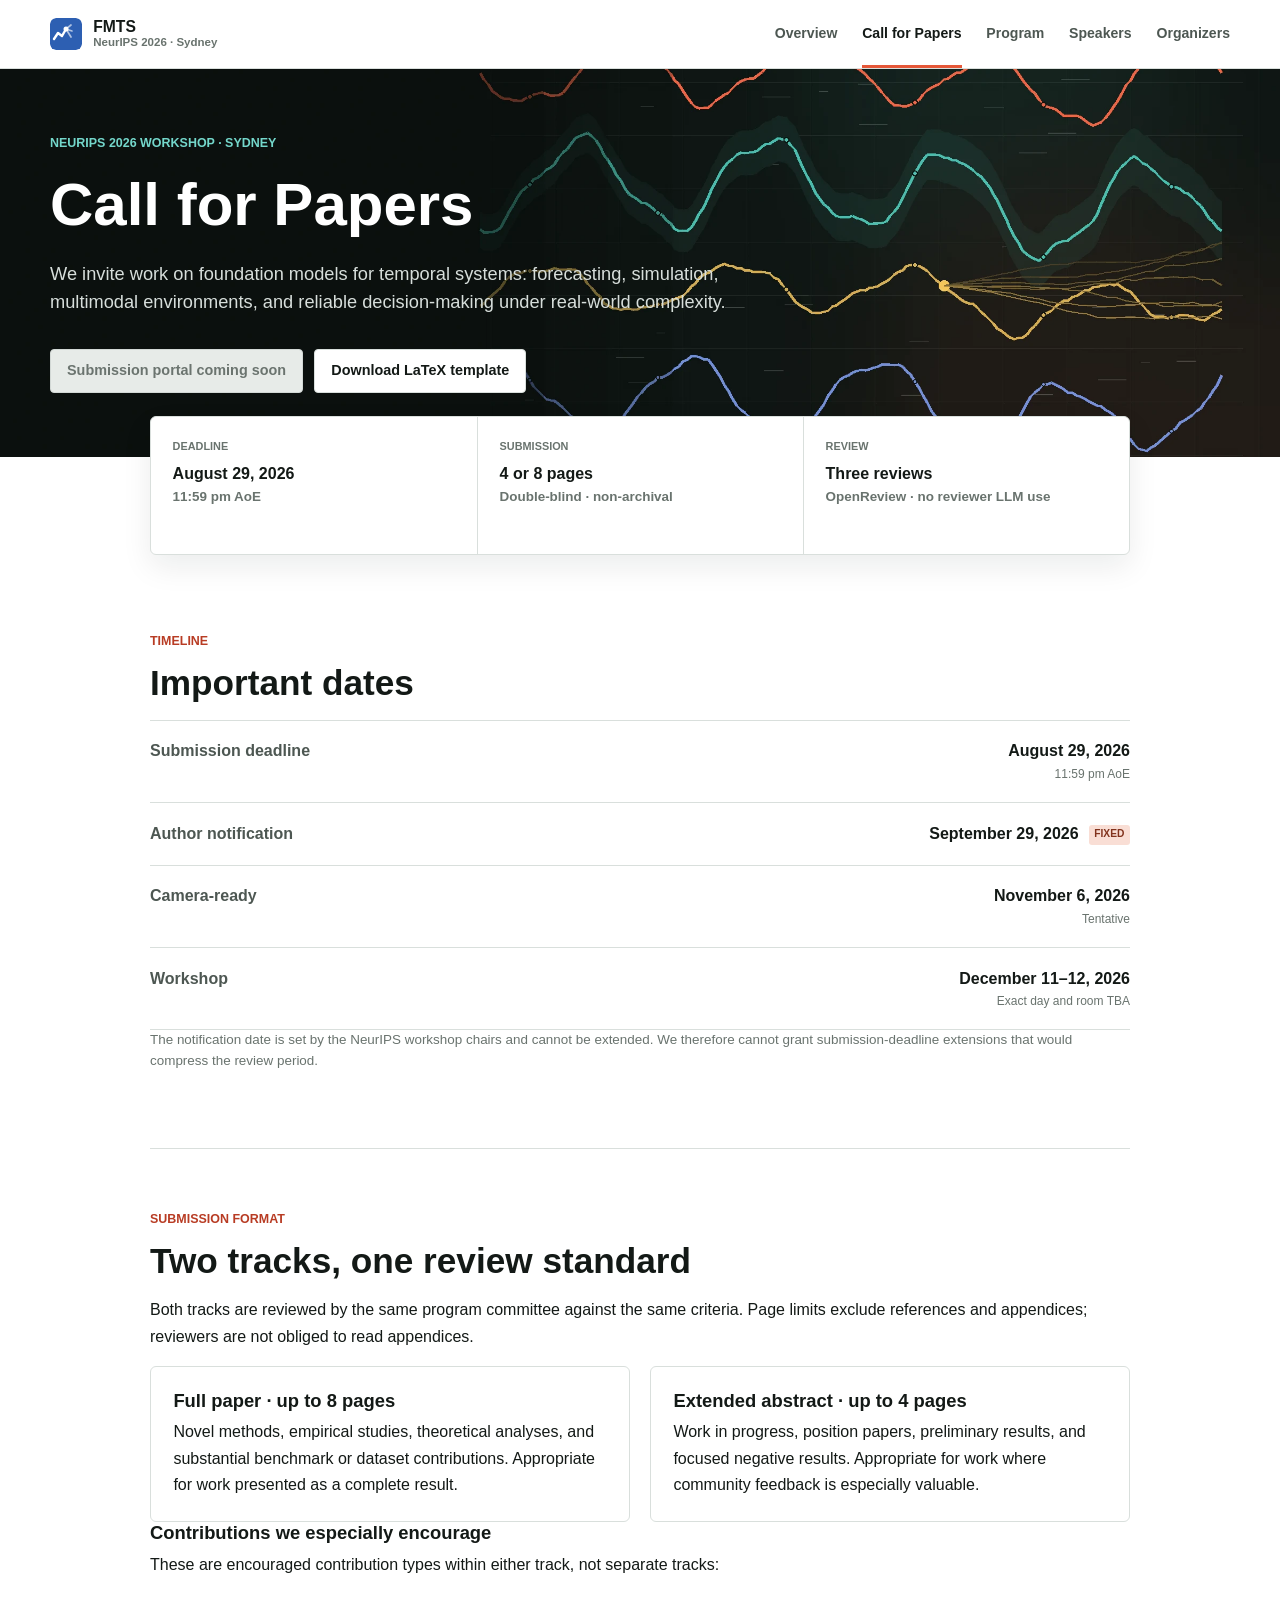
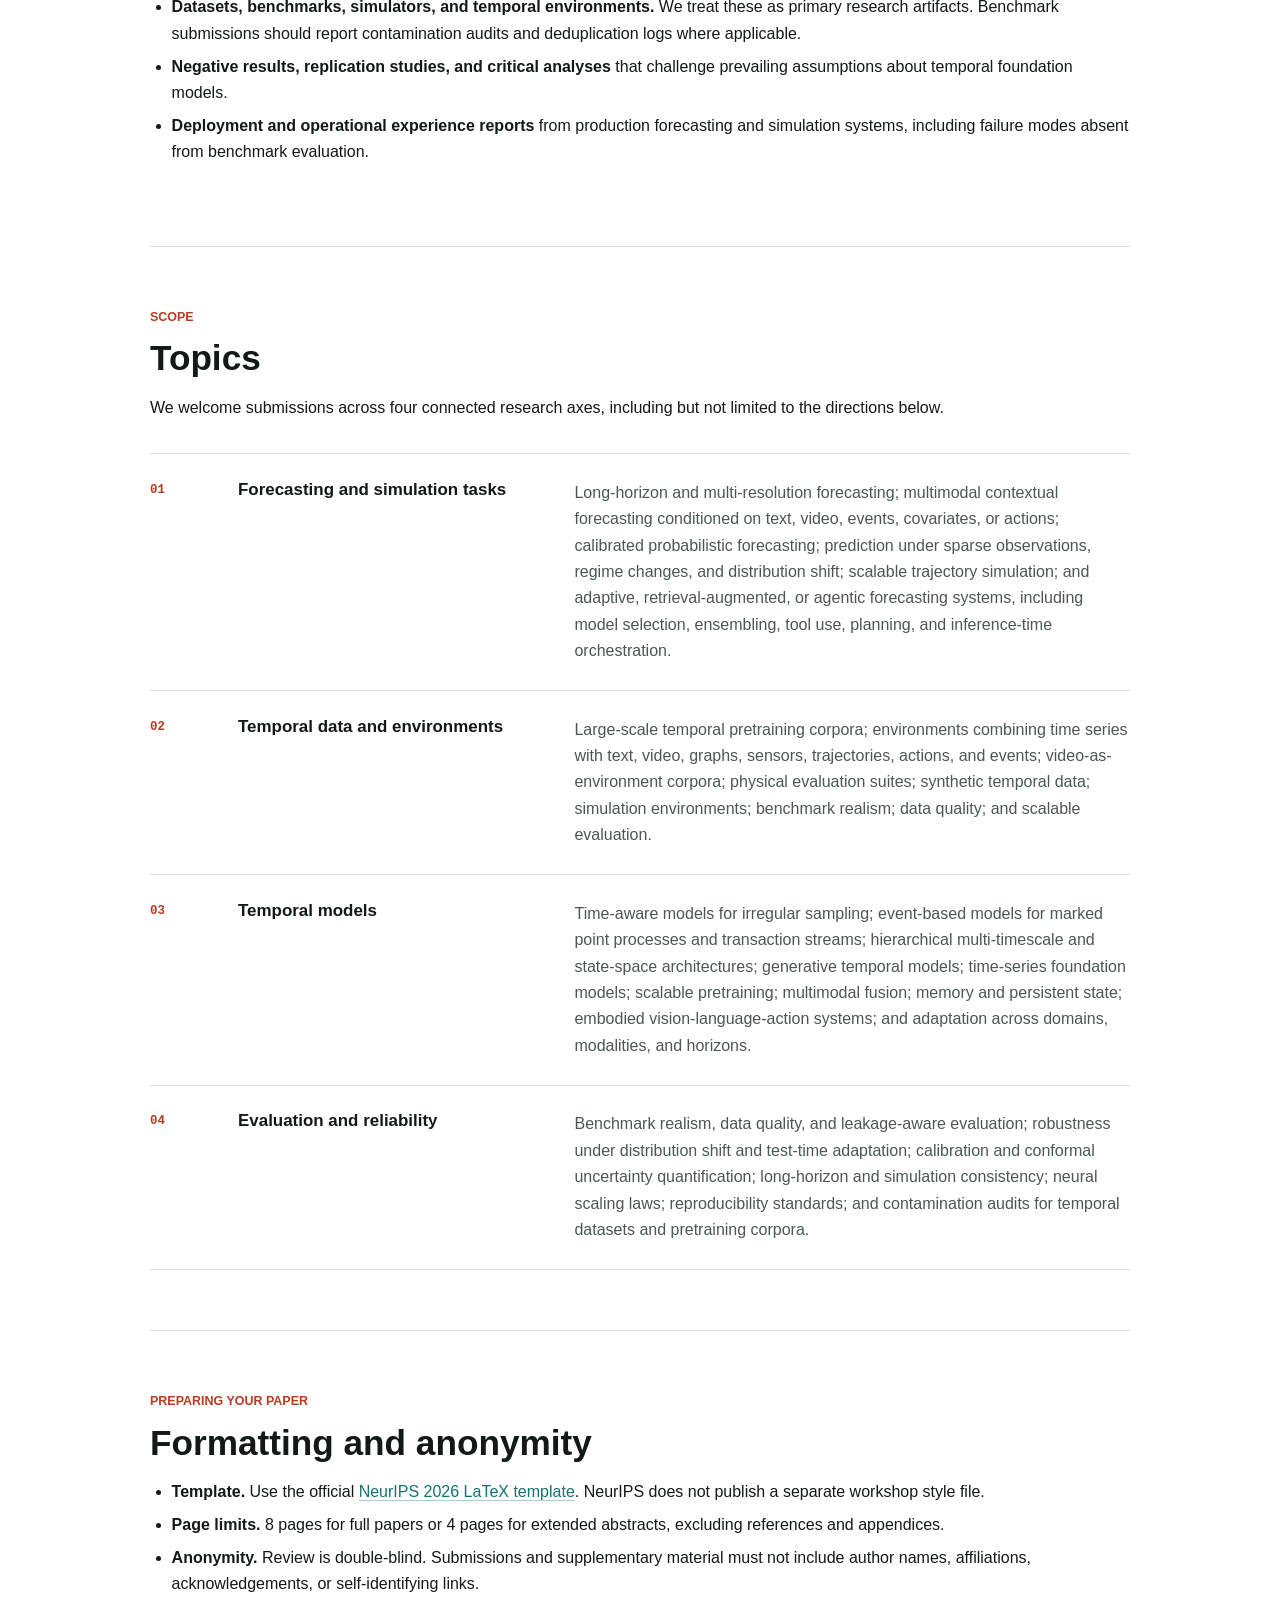
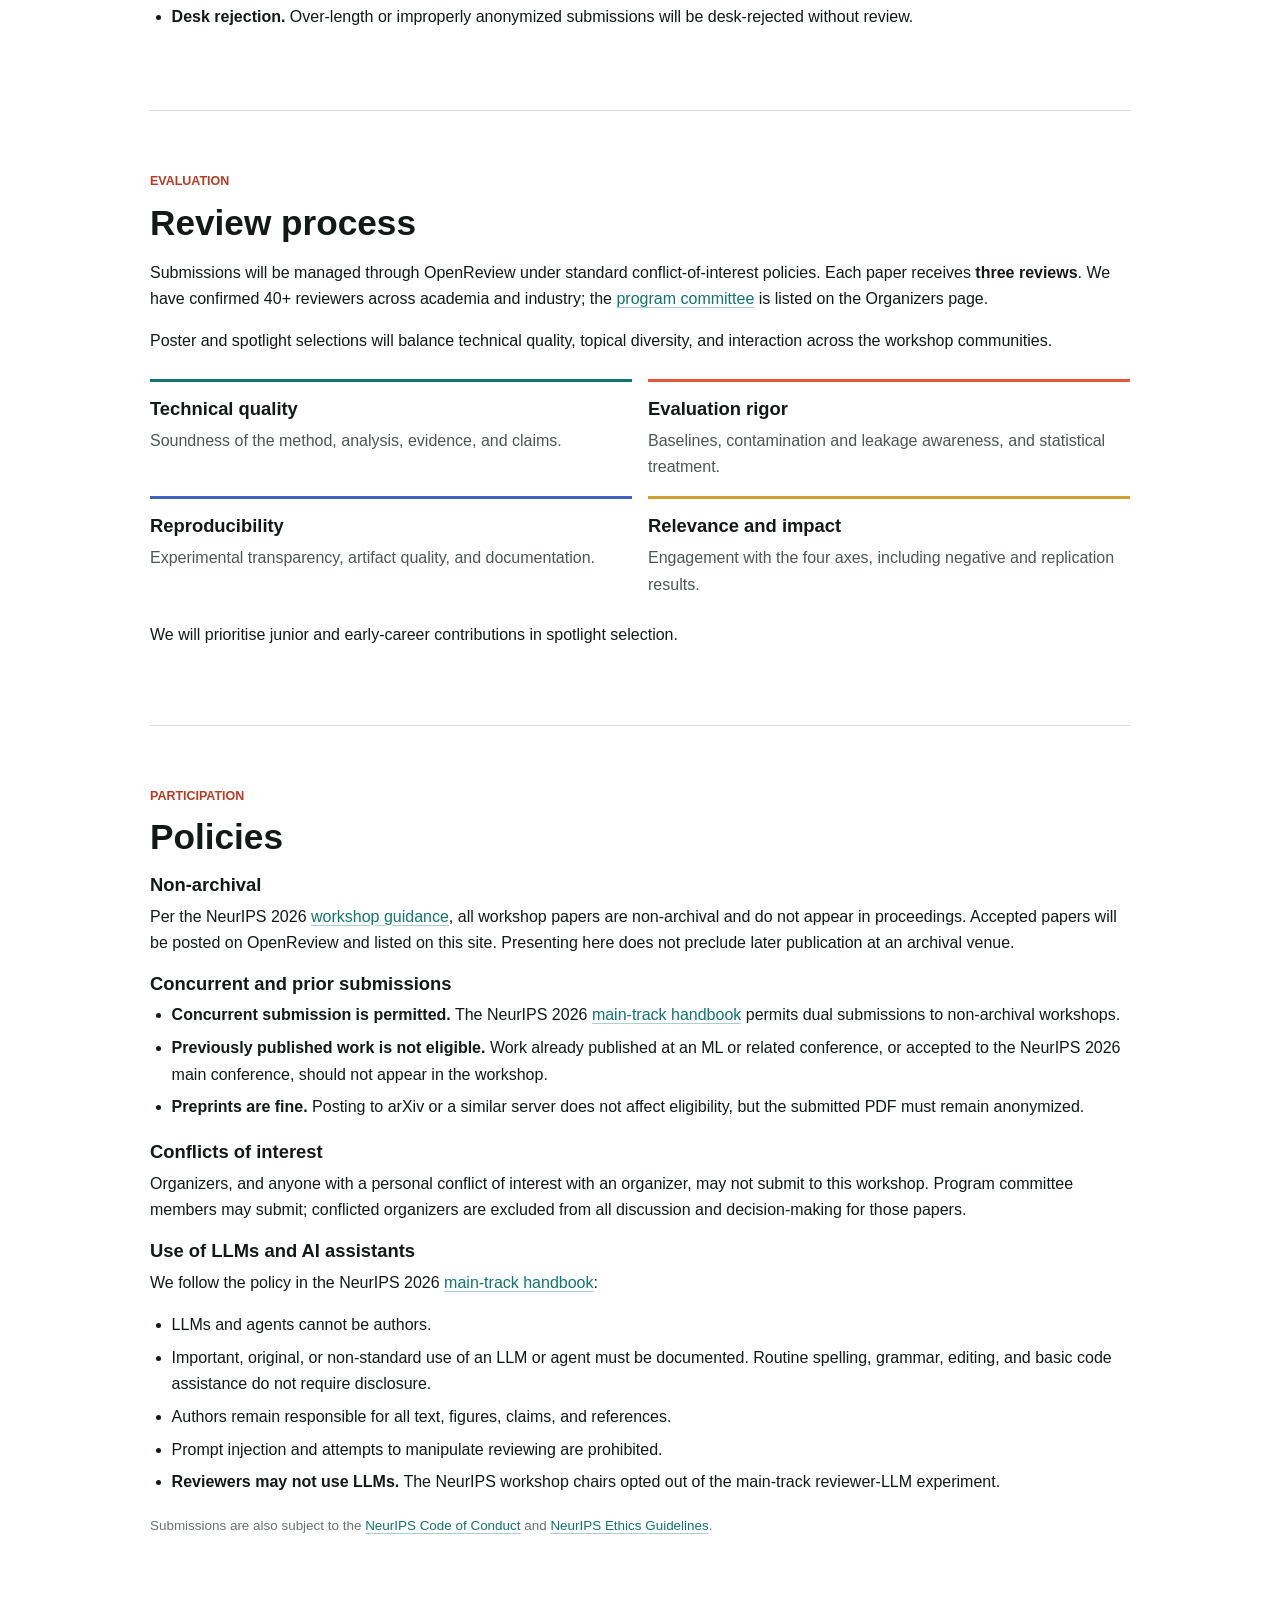
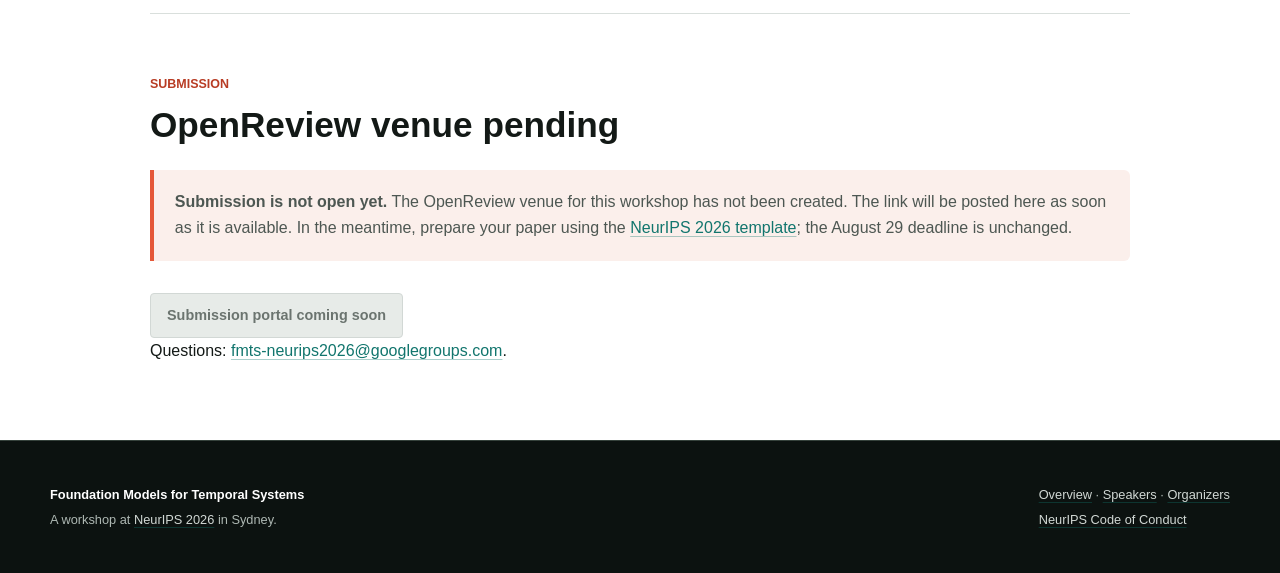
==== cfp.html @ 5cb95352 "FMTS @ NeurIPS 2026 workshop website Static site for "Foundation Models for Temporal Systems: From F" ====
<!DOCTYPE html>
<html lang="en">
<head>
  <meta charset="utf-8">
  <meta name="viewport" content="width=device-width, initial-scale=1">
  <title>Call for Papers | FMTS @ NeurIPS 2026</title>
  <meta name="description" content="Call for Papers for the NeurIPS 2026 workshop on Foundation Models for Temporal Systems. Submissions are due August 29, 2026 AoE.">
  <link rel="icon" href="assets/img/favicon.svg" type="image/svg+xml">
  <link rel="stylesheet" href="assets/css/site.css">
  <meta property="og:type" content="website">
  <meta property="og:title" content="Call for Papers | Foundation Models for Temporal Systems">
  <meta property="og:description" content="Non-archival, double-blind submissions due August 29, 2026 AoE.">
</head>
<body data-page="cfp">
  <a class="skip-link" href="#main-content">Skip to main content</a>

  <nav class="site-nav" aria-label="Primary navigation">
    <div class="wrap nav-inner">
      <a class="brand" href="index.html" aria-label="FMTS workshop home">
        <img class="brand-mark" src="assets/img/favicon.svg" alt="" width="32" height="32">
        <span class="brand-copy">
          <span class="brand-name">FMTS</span>
          <span class="brand-venue">NeurIPS 2026 · Sydney</span>
        </span>
      </a>
      <button class="nav-toggle" type="button" aria-controls="primary-navigation" aria-expanded="false" aria-label="Open navigation" title="Open navigation">&#9776;</button>
      <ul class="nav-links" id="primary-navigation">
        <li><a href="index.html" data-nav="overview">Overview</a></li>
        <li><a class="nav-cfp" href="cfp.html" data-nav="cfp">Call for Papers</a></li>
        <li><a href="index.html#program" data-nav="program">Program</a></li>
        <li><a href="speakers.html" data-nav="speakers">Speakers</a></li>
        <li><a href="organizers.html" data-nav="organizers">Organizers</a></li>
      </ul>
    </div>
  </nav>

  <header class="page-hero">
    <div class="wrap hero-inner">
      <p class="hero-kicker">NeurIPS 2026 Workshop · Sydney</p>
      <h1>Call for Papers</h1>
      <p class="hero-summary">We invite work on foundation models for temporal systems: forecasting, simulation, multimodal environments, and reliable decision-making under real-world complexity.</p>
      <div class="btn-row">
        <!-- Replace both disabled submission controls when the OpenReview venue is assigned. -->
        <span class="btn btn-disabled" aria-disabled="true">Submission portal coming soon</span>
        <a class="btn btn-light" href="https://media.neurips.cc/Conferences/NeurIPS2026/Formatting_Instructions_For_NeurIPS_2026.zip">Download LaTeX template</a>
      </div>
    </div>
  </header>

  <main class="wrap cfp-main" id="main-content">
    <dl class="cfp-summary" aria-label="Submission summary">
      <div>
        <dt>Deadline</dt>
        <dd>August 29, 2026<br><span class="note">11:59 pm AoE</span></dd>
      </div>
      <div>
        <dt>Submission</dt>
        <dd>4 or 8 pages<br><span class="note">Double-blind · non-archival</span></dd>
      </div>
      <div>
        <dt>Review</dt>
        <dd>Three reviews<br><span class="note">OpenReview · no reviewer LLM use</span></dd>
      </div>
    </dl>

    <section id="dates">
      <p class="section-kicker">Timeline</p>
      <h2>Important dates</h2>
      <ul class="date-list">
        <li>
          <span class="date-label">Submission deadline</span>
          <span class="date-value">August 29, 2026<span class="date-note">11:59 pm AoE</span></span>
        </li>
        <li>
          <span class="date-label">Author notification</span>
          <span class="date-value">September 29, 2026 <span class="tag">Fixed</span></span>
        </li>
        <li>
          <span class="date-label">Camera-ready</span>
          <span class="date-value">November 6, 2026<span class="date-note">Tentative</span></span>
        </li>
        <li>
          <span class="date-label">Workshop</span>
          <span class="date-value">December 11–12, 2026<span class="date-note">Exact day and room TBA</span></span>
        </li>
      </ul>
      <p class="note">The notification date is set by the NeurIPS workshop chairs and cannot be extended. We therefore cannot grant submission-deadline extensions that would compress the review period.</p>
    </section>

    <section id="tracks">
      <p class="section-kicker">Submission format</p>
      <h2>Two tracks, one review standard</h2>
      <p>Both tracks are reviewed by the same program committee against the same criteria. Page limits exclude references and appendices; reviewers are not obliged to read appendices.</p>
      <div class="grid grid-2">
        <article class="card">
          <h3>Full paper · up to 8 pages</h3>
          <p>Novel methods, empirical studies, theoretical analyses, and substantial benchmark or dataset contributions. Appropriate for work presented as a complete result.</p>
        </article>
        <article class="card">
          <h3>Extended abstract · up to 4 pages</h3>
          <p>Work in progress, position papers, preliminary results, and focused negative results. Appropriate for work where community feedback is especially valuable.</p>
        </article>
      </div>

      <h3>Contributions we especially encourage</h3>
      <p>These are encouraged contribution types within either track, not separate tracks:</p>
      <ul>
        <li><strong>Datasets, benchmarks, simulators, and temporal environments.</strong> We treat these as primary research artifacts. Benchmark submissions should report contamination audits and deduplication logs where applicable.</li>
        <li><strong>Negative results, replication studies, and critical analyses</strong> that challenge prevailing assumptions about temporal foundation models.</li>
        <li><strong>Deployment and operational experience reports</strong> from production forecasting and simulation systems, including failure modes absent from benchmark evaluation.</li>
      </ul>
    </section>

    <section id="topics">
      <p class="section-kicker">Scope</p>
      <h2>Topics</h2>
      <p>We welcome submissions across four connected research axes, including but not limited to the directions below.</p>

      <div class="topic-list">
        <article class="topic">
          <span class="topic-number">01</span>
          <h3>Forecasting and simulation tasks</h3>
          <p>Long-horizon and multi-resolution forecasting; multimodal contextual forecasting conditioned on text, video, events, covariates, or actions; calibrated probabilistic forecasting; prediction under sparse observations, regime changes, and distribution shift; scalable trajectory simulation; and adaptive, retrieval-augmented, or agentic forecasting systems, including model selection, ensembling, tool use, planning, and inference-time orchestration.</p>
        </article>
        <article class="topic">
          <span class="topic-number">02</span>
          <h3>Temporal data and environments</h3>
          <p>Large-scale temporal pretraining corpora; environments combining time series with text, video, graphs, sensors, trajectories, actions, and events; video-as-environment corpora; physical evaluation suites; synthetic temporal data; simulation environments; benchmark realism; data quality; and scalable evaluation.</p>
        </article>
        <article class="topic">
          <span class="topic-number">03</span>
          <h3>Temporal models</h3>
          <p>Time-aware models for irregular sampling; event-based models for marked point processes and transaction streams; hierarchical multi-timescale and state-space architectures; generative temporal models; time-series foundation models; scalable pretraining; multimodal fusion; memory and persistent state; embodied vision-language-action systems; and adaptation across domains, modalities, and horizons.</p>
        </article>
        <article class="topic">
          <span class="topic-number">04</span>
          <h3>Evaluation and reliability</h3>
          <p>Benchmark realism, data quality, and leakage-aware evaluation; robustness under distribution shift and test-time adaptation; calibration and conformal uncertainty quantification; long-horizon and simulation consistency; neural scaling laws; reproducibility standards; and contamination audits for temporal datasets and pretraining corpora.</p>
        </article>
      </div>
    </section>

    <section id="format">
      <p class="section-kicker">Preparing your paper</p>
      <h2>Formatting and anonymity</h2>
      <ul>
        <li><strong>Template.</strong> Use the official <a href="https://media.neurips.cc/Conferences/NeurIPS2026/Formatting_Instructions_For_NeurIPS_2026.zip">NeurIPS 2026 LaTeX template</a>. NeurIPS does not publish a separate workshop style file.</li>
        <li><strong>Page limits.</strong> 8 pages for full papers or 4 pages for extended abstracts, excluding references and appendices.</li>
        <li><strong>Anonymity.</strong> Review is double-blind. Submissions and supplementary material must not include author names, affiliations, acknowledgements, or self-identifying links.</li>
        <li><strong>Desk rejection.</strong> Over-length or improperly anonymized submissions will be desk-rejected without review.</li>
      </ul>
    </section>

    <section id="review">
      <p class="section-kicker">Evaluation</p>
      <h2>Review process</h2>
      <p>Submissions will be managed through OpenReview under standard conflict-of-interest policies. Each paper receives <strong>three reviews</strong>. We have confirmed 40+ reviewers across academia and industry; the <a href="organizers.html#committee">program committee</a> is listed on the Organizers page.</p>
      <p>Poster and spotlight selections will balance technical quality, topical diversity, and interaction across the workshop communities.</p>

      <div class="criteria-grid" aria-label="Review criteria">
        <article class="criterion">
          <h3>Technical quality</h3>
          <p>Soundness of the method, analysis, evidence, and claims.</p>
        </article>
        <article class="criterion">
          <h3>Evaluation rigor</h3>
          <p>Baselines, contamination and leakage awareness, and statistical treatment.</p>
        </article>
        <article class="criterion">
          <h3>Reproducibility</h3>
          <p>Experimental transparency, artifact quality, and documentation.</p>
        </article>
        <article class="criterion">
          <h3>Relevance and impact</h3>
          <p>Engagement with the four axes, including negative and replication results.</p>
        </article>
      </div>
      <p>We will prioritise junior and early-career contributions in spotlight selection.</p>
    </section>

    <section id="policies">
      <p class="section-kicker">Participation</p>
      <h2>Policies</h2>

      <h3>Non-archival</h3>
      <p>Per the NeurIPS 2026 <a href="https://neurips.cc/Conferences/2026/WorkshopsGuidance">workshop guidance</a>, all workshop papers are non-archival and do not appear in proceedings. Accepted papers will be posted on OpenReview and listed on this site. Presenting here does not preclude later publication at an archival venue.</p>

      <h3>Concurrent and prior submissions</h3>
      <ul>
        <li><strong>Concurrent submission is permitted.</strong> The NeurIPS 2026 <a href="https://neurips.cc/Conferences/2026/MainTrackHandbook">main-track handbook</a> permits dual submissions to non-archival workshops.</li>
        <li><strong>Previously published work is not eligible.</strong> Work already published at an ML or related conference, or accepted to the NeurIPS 2026 main conference, should not appear in the workshop.</li>
        <li><strong>Preprints are fine.</strong> Posting to arXiv or a similar server does not affect eligibility, but the submitted PDF must remain anonymized.</li>
      </ul>

      <h3>Conflicts of interest</h3>
      <p>Organizers, and anyone with a personal conflict of interest with an organizer, may not submit to this workshop. Program committee members may submit; conflicted organizers are excluded from all discussion and decision-making for those papers.</p>

      <h3>Use of LLMs and AI assistants</h3>
      <p>We follow the policy in the NeurIPS 2026 <a href="https://neurips.cc/Conferences/2026/MainTrackHandbook">main-track handbook</a>:</p>
      <ul>
        <li>LLMs and agents cannot be authors.</li>
        <li>Important, original, or non-standard use of an LLM or agent must be documented. Routine spelling, grammar, editing, and basic code assistance do not require disclosure.</li>
        <li>Authors remain responsible for all text, figures, claims, and references.</li>
        <li>Prompt injection and attempts to manipulate reviewing are prohibited.</li>
        <li><strong>Reviewers may not use LLMs.</strong> The NeurIPS workshop chairs opted out of the main-track reviewer-LLM experiment.</li>
      </ul>
      <p class="note">Submissions are also subject to the <a href="https://neurips.cc/Conferences/2026/CodeOfConduct">NeurIPS Code of Conduct</a> and <a href="https://neurips.cc/public/EthicsGuidelines">NeurIPS Ethics Guidelines</a>.</p>
    </section>

    <section id="submit">
      <p class="section-kicker">Submission</p>
      <h2>OpenReview venue pending</h2>
      <div class="callout warn">
        <p><strong>Submission is not open yet.</strong> The OpenReview venue for this workshop has not been created. The link will be posted here as soon as it is available. In the meantime, prepare your paper using the <a href="https://media.neurips.cc/Conferences/NeurIPS2026/Formatting_Instructions_For_NeurIPS_2026.zip">NeurIPS 2026 template</a>; the August 29 deadline is unchanged.</p>
      </div>
      <div class="btn-row">
        <span class="btn btn-disabled" aria-disabled="true">Submission portal coming soon</span>
      </div>
      <p>Questions: <a href="mailto:fmts-neurips2026@googlegroups.com">fmts-neurips2026@googlegroups.com</a>.</p>
    </section>
  </main>

  <footer class="site-footer">
    <div class="wrap footer-inner">
      <div>
        <p><strong>Foundation Models for Temporal Systems</strong></p>
        <p>A workshop at <a href="https://neurips.cc/Conferences/2026/">NeurIPS 2026</a> in Sydney.</p>
      </div>
      <div>
        <p><a href="index.html">Overview</a> · <a href="speakers.html">Speakers</a> · <a href="organizers.html">Organizers</a></p>
        <p><a href="https://neurips.cc/Conferences/2026/CodeOfConduct">NeurIPS Code of Conduct</a></p>
      </div>
    </div>
  </footer>

  <script src="assets/js/include.js"></script>
</body>
</html>
---- assets/css/site.css ----
/* FMTS @ NeurIPS 2026 */

:root {
  color-scheme: light;
  --ink: #131916;
  --ink-soft: #4d5752;
  --muted: #69736e;
  --paper: #f4f6f4;
  --surface: #ffffff;
  --surface-strong: #e9eeeb;
  --line: #d9dfdc;
  --line-dark: #35413b;
  --dark: #0c1210;
  --dark-soft: #16211d;
  --coral: #e55738;
  --coral-dark: #b83c24;
  --teal: #11756d;
  --blue: #4262bf;
  --gold: #a87816;
  --radius: 6px;
  --content: 1180px;
  --reading: 760px;
  --shadow: 0 12px 30px rgba(19, 25, 22, 0.08);
}

* {
  box-sizing: border-box;
}

html {
  max-width: 100%;
  overflow-x: clip;
  font-size: 16px;
  scroll-behavior: smooth;
}

body {
  width: 100%;
  max-width: 100%;
  margin: 0;
  overflow-x: clip;
  color: var(--ink);
  background: var(--surface);
  font-family: Inter, ui-sans-serif, -apple-system, BlinkMacSystemFont, "Segoe UI", sans-serif;
  font-size: 1rem;
  line-height: 1.65;
  letter-spacing: 0;
  text-rendering: optimizeLegibility;
}

body.menu-open {
  overflow: hidden;
}

img {
  display: block;
  max-width: 100%;
}

button,
input,
select,
textarea {
  font: inherit;
}

a {
  color: var(--teal);
  text-decoration-color: rgba(17, 117, 109, 0.35);
  text-underline-offset: 0.2em;
}

a:hover {
  color: var(--coral-dark);
  text-decoration-color: currentColor;
}

:focus-visible {
  outline: 3px solid #f5b544;
  outline-offset: 3px;
}

.wrap {
  width: calc(100% - 3rem);
  max-width: var(--content);
  margin-inline: auto;
}

.reading {
  max-width: var(--reading);
}

.sr-only {
  position: absolute;
  width: 1px;
  height: 1px;
  padding: 0;
  margin: -1px;
  overflow: hidden;
  clip: rect(0, 0, 0, 0);
  white-space: nowrap;
  border: 0;
}

.skip-link {
  position: fixed;
  top: 0.75rem;
  left: 0.75rem;
  z-index: 200;
  padding: 0.65rem 0.85rem;
  color: var(--ink);
  background: var(--surface);
  border: 2px solid var(--ink);
  border-radius: var(--radius);
  transform: translateY(-180%);
}

.skip-link:focus {
  transform: translateY(0);
}

h1,
h2,
h3,
h4 {
  margin-top: 0;
  font-weight: 720;
  line-height: 1.15;
  letter-spacing: 0;
}

h1 {
  font-size: 3.75rem;
}

h2 {
  margin-bottom: 1rem;
  font-size: 2.2rem;
}

h3 {
  margin-bottom: 0.55rem;
  font-size: 1.15rem;
}

h4 {
  margin-bottom: 0.5rem;
  font-size: 1rem;
}

p {
  margin: 0 0 1rem;
}

ul,
ol {
  margin: 0 0 1.25rem;
  padding-left: 1.35rem;
}

li {
  margin-bottom: 0.4rem;
}

strong {
  font-weight: 700;
}

section {
  scroll-margin-top: 5.5rem;
}

/* Navigation */
.site-nav {
  position: sticky;
  top: 0;
  z-index: 100;
  color: var(--ink);
  background: var(--surface);
  border-bottom: 1px solid var(--line);
}

.nav-inner {
  min-height: 4.25rem;
  display: flex;
  align-items: center;
  justify-content: space-between;
  gap: 2rem;
}

.brand {
  display: inline-flex;
  align-items: center;
  flex: none;
  gap: 0.7rem;
  color: var(--ink);
  font-weight: 760;
  text-decoration: none;
}

.brand:hover {
  color: var(--ink);
}

.brand-mark {
  width: 2rem;
  height: 2rem;
  border-radius: var(--radius);
}

.brand-copy {
  display: flex;
  flex-direction: column;
  line-height: 1.15;
}

.brand-name {
  font-size: 0.98rem;
}

.brand-venue {
  color: var(--muted);
  font-size: 0.72rem;
  font-weight: 580;
}

.nav-links {
  display: flex;
  align-items: center;
  gap: 1.55rem;
  margin: 0;
  padding: 0;
  list-style: none;
}

.nav-links li {
  margin: 0;
}

.nav-links a {
  display: inline-block;
  padding: 1.35rem 0 1.2rem;
  color: var(--ink-soft);
  border-bottom: 3px solid transparent;
  font-size: 0.88rem;
  font-weight: 620;
  text-decoration: none;
}

.nav-links a:hover,
.nav-links a[aria-current="page"] {
  color: var(--ink);
  border-bottom-color: var(--coral);
}

.nav-links .nav-cfp {
  color: var(--coral-dark);
}

.nav-toggle {
  display: none;
  width: 2.6rem;
  height: 2.6rem;
  align-items: center;
  justify-content: center;
  color: var(--ink);
  background: transparent;
  border: 1px solid var(--line);
  border-radius: var(--radius);
  cursor: pointer;
  font-size: 1.35rem;
  line-height: 1;
}

/* Hero */
.hero-home,
.page-hero {
  color: #f5f7f5;
  background-color: var(--dark);
  background-image: url("../img/temporal-field.webp");
  background-repeat: no-repeat;
  background-size: cover;
}

.hero-home {
  background-position: center center;
}

.hero-home .hero-inner {
  min-height: clamp(35rem, 67vh, 42rem);
  display: flex;
  flex-direction: column;
  justify-content: center;
  align-items: flex-start;
  padding-block: 4.5rem;
}

.page-hero {
  background-position: center 44%;
}

.page-hero .hero-inner {
  min-height: 22rem;
  display: flex;
  flex-direction: column;
  justify-content: center;
  align-items: flex-start;
  padding-block: 4rem;
}

.hero-kicker,
.section-kicker {
  margin: 0 0 1rem;
  color: #74d7cb;
  font-size: 0.78rem;
  font-weight: 760;
  text-transform: uppercase;
  letter-spacing: 0;
}

.hero-home h1,
.page-hero h1 {
  max-width: 17ch;
  margin: 0;
  color: #ffffff;
}

.hero-home h1 {
  font-size: 3.85rem;
}

.hero-title-detail {
  display: block;
  max-width: 22ch;
  margin-top: 0.6rem;
  color: #c8d0cc;
  font-size: 0.54em;
  font-weight: 560;
  line-height: 1.2;
}

.hero-summary {
  max-width: 43rem;
  margin: 1.35rem 0 0;
  color: #d7dedb;
  font-size: 1.14rem;
  line-height: 1.55;
}

.hero-meta {
  display: flex;
  flex-wrap: wrap;
  gap: 0.8rem 1.6rem;
  margin-top: 1.55rem;
  color: #ffffff;
  font-size: 0.92rem;
  font-weight: 680;
}

.hero-meta-item {
  display: flex;
  align-items: center;
  gap: 0.55rem;
}

.meta-icon {
  color: #f3c65c;
  font-size: 1rem;
}

.meta-detail {
  color: #aeb9b4;
  font-weight: 500;
}

.btn-row {
  display: flex;
  flex-wrap: wrap;
  align-items: center;
  gap: 0.7rem;
  margin-top: 2rem;
}

.btn {
  min-height: 2.8rem;
  display: inline-flex;
  align-items: center;
  justify-content: center;
  gap: 0.45rem;
  padding: 0.68rem 1rem;
  color: #ffffff;
  background: var(--coral);
  border: 1px solid var(--coral);
  border-radius: 4px;
  font-size: 0.9rem;
  font-weight: 720;
  line-height: 1.2;
  text-decoration: none;
  cursor: pointer;
}

.btn:hover {
  color: #ffffff;
  background: var(--coral-dark);
  border-color: var(--coral-dark);
}

.btn-secondary {
  color: #ffffff;
  background: rgba(12, 18, 16, 0.5);
  border-color: #74837c;
}

.btn-secondary:hover {
  color: #ffffff;
  background: var(--dark-soft);
  border-color: #ffffff;
}

.btn-light {
  color: var(--ink);
  background: var(--surface);
  border-color: var(--line);
}

.btn-light:hover {
  color: var(--ink);
  background: var(--paper);
  border-color: var(--ink);
}

.btn-disabled,
.btn-disabled:hover {
  color: #6b746f;
  background: #e7ebe8;
  border-color: #d2d8d5;
  cursor: not-allowed;
}

.status-band {
  background: var(--paper);
  border-bottom: 1px solid var(--line);
}

.status-grid {
  display: grid;
  grid-template-columns: 1.15fr repeat(3, 1fr);
}

.status-item {
  min-height: 7.4rem;
  padding: 1.35rem 1.5rem;
  border-left: 1px solid var(--line);
}

.status-item:first-child {
  padding-left: 0;
  border-left: 0;
}

.status-label {
  display: block;
  margin-bottom: 0.35rem;
  color: var(--muted);
  font-size: 0.7rem;
  font-weight: 730;
  text-transform: uppercase;
}

.status-value {
  display: block;
  color: var(--ink);
  font-size: 1rem;
  font-weight: 720;
  line-height: 1.35;
}

.status-note {
  display: block;
  margin-top: 0.3rem;
  color: var(--muted);
  font-size: 0.78rem;
  line-height: 1.35;
}

.status-open {
  color: var(--coral-dark);
}

/* Sections and editorial layout */
.section {
  padding-block: 5.25rem;
}

.section-muted {
  background: var(--paper);
  border-block: 1px solid var(--line);
}

.section-dark {
  color: #eef2ef;
  background: var(--dark);
}

.section-dark h2,
.section-dark h3,
.section-dark strong {
  color: #ffffff;
}

.section-dark p {
  color: #c7d0cb;
}

.section-head {
  max-width: 50rem;
  margin-bottom: 2.25rem;
}

.section-kicker {
  color: var(--coral-dark);
  margin-bottom: 0.7rem;
}

.section-intro,
.lede {
  color: var(--ink-soft);
  font-size: 1.08rem;
}

.overview-grid {
  display: grid;
  grid-template-columns: 1.08fr 0.92fr;
  gap: 5rem;
  align-items: start;
}

.overview-grid .lede {
  margin: 0;
  color: var(--ink);
  font-family: "Iowan Old Style", "Palatino Linotype", Georgia, serif;
  font-size: 1.42rem;
  line-height: 1.5;
}

.thesis {
  padding-left: 1.5rem;
  border-left: 4px solid var(--coral);
}

.thesis h3 {
  color: var(--coral-dark);
}

.thesis p:last-child {
  margin-bottom: 0;
}

.concept-figure {
  min-width: 0;
  max-width: 100%;
  margin: 4.5rem 0 0;
}

.concept-figure-head {
  display: grid;
  grid-template-columns: 0.85fr 1.15fr;
  gap: 4rem;
  align-items: end;
  margin-bottom: 1.5rem;
  padding-top: 2rem;
  border-top: 1px solid var(--line);
}

.concept-figure-head .section-kicker {
  margin-bottom: 0.55rem;
}

.concept-figure-head h3 {
  max-width: 24ch;
  margin: 0;
  font-size: 1.65rem;
}

.concept-figure-head > p {
  max-width: 44rem;
  margin: 0;
  color: var(--ink-soft);
  font-size: 1rem;
}

.concept-figure-viewport {
  width: 100%;
  min-width: 0;
  max-width: 100%;
  contain: inline-size;
  overflow-x: auto;
  background: var(--paper);
  border: 1px solid var(--line);
  border-radius: 4px;
  overscroll-behavior-inline: contain;
  scrollbar-color: var(--line-dark) var(--surface-strong);
}

.concept-figure picture {
  display: block;
  width: max(100%, 1040px);
}

.world-model-art {
  display: block;
  width: 100%;
  max-width: none;
  height: auto;
}

.concept-figure figcaption {
  max-width: 48rem;
  margin-top: 0.8rem;
  color: var(--muted);
  font-size: 0.78rem;
  line-height: 1.5;
}

.axes-grid {
  display: grid;
  grid-template-columns: repeat(2, 1fr);
  gap: 2.5rem 3.5rem;
  margin-top: 2.5rem;
}

.axis {
  padding-top: 1.2rem;
  border-top: 4px solid var(--teal);
}

.axis:nth-child(2) {
  border-top-color: var(--coral);
}

.axis:nth-child(3) {
  border-top-color: var(--blue);
}

.axis:nth-child(4) {
  border-top-color: #d2a031;
}

.axis-index {
  display: block;
  margin-bottom: 0.5rem;
  color: var(--muted);
  font-family: "SFMono-Regular", Consolas, monospace;
  font-size: 0.72rem;
  font-weight: 730;
}

.axis h3 {
  font-size: 1.24rem;
}

.axis p {
  margin-bottom: 0;
  color: var(--ink-soft);
}

.text-link {
  font-weight: 700;
}

/* Dates */
.dates-layout {
  display: grid;
  grid-template-columns: 0.72fr 1.28fr;
  gap: 5rem;
  align-items: start;
}

.date-list {
  margin: 0;
  padding: 0;
  list-style: none;
  border-top: 1px solid var(--line);
}

.date-list li {
  display: grid;
  grid-template-columns: 1fr auto;
  gap: 1.5rem;
  align-items: baseline;
  margin: 0;
  padding: 1.1rem 0;
  border-bottom: 1px solid var(--line);
}

.date-label {
  color: var(--ink-soft);
  font-weight: 620;
}

.date-value {
  color: var(--ink);
  font-weight: 740;
  text-align: right;
  font-variant-numeric: tabular-nums;
}

.date-note {
  display: block;
  color: var(--muted);
  font-size: 0.75rem;
  font-weight: 520;
}

.tag {
  display: inline-block;
  margin-left: 0.35rem;
  padding: 0.1rem 0.35rem;
  color: #82331e;
  background: #f9ded5;
  border-radius: 3px;
  font-size: 0.64rem;
  font-weight: 760;
  text-transform: uppercase;
  vertical-align: 0.12em;
}

.note {
  color: var(--muted);
  font-size: 0.84rem;
  line-height: 1.55;
}

/* Schedule and tables */
.program-intro {
  display: grid;
  grid-template-columns: 0.75fr 1.25fr;
  gap: 5rem;
  margin-bottom: 2rem;
}

.program-facts {
  display: grid;
  grid-template-columns: repeat(2, 1fr);
  gap: 0;
  margin: 0;
  border: 1px solid var(--line);
  border-radius: var(--radius);
}

.program-facts div {
  padding: 1rem;
  border-right: 1px solid var(--line);
  border-bottom: 1px solid var(--line);
}

.program-facts div:nth-child(2n) {
  border-right: 0;
}

.program-facts div:nth-last-child(-n + 2) {
  border-bottom: 0;
}

.program-facts dt {
  color: var(--muted);
  font-size: 0.68rem;
  font-weight: 720;
  text-transform: uppercase;
}

.program-facts dd {
  margin: 0.2rem 0 0;
  color: var(--ink);
  font-size: 0.92rem;
  font-weight: 700;
}

.table-wrap {
  overflow-x: auto;
  background: var(--surface);
  border: 1px solid var(--line);
  border-radius: var(--radius);
}

table {
  width: 100%;
  border-collapse: collapse;
  color: var(--ink);
  background: var(--surface);
  font-size: 0.91rem;
}

th,
td {
  padding: 0.85rem 1rem;
  text-align: left;
  vertical-align: top;
  border-bottom: 1px solid var(--line);
}

th {
  color: var(--muted);
  background: var(--paper);
  font-size: 0.7rem;
  font-weight: 740;
  text-transform: uppercase;
}

tr:last-child td {
  border-bottom: 0;
}

tbody tr:hover td {
  background: #f9faf9;
}

.schedule th:first-child,
.schedule td:first-child {
  width: 10.5rem;
  color: var(--teal);
  font-family: "SFMono-Regular", Consolas, monospace;
  font-size: 0.82rem;
  font-weight: 700;
  white-space: nowrap;
  font-variant-numeric: tabular-nums;
}

.schedule .is-break td {
  background: #edf4f1;
}

.kind {
  display: block;
  color: var(--muted);
  font-size: 0.78rem;
}

/* People */
.speaker-grid {
  display: grid;
  grid-template-columns: repeat(4, 1fr);
  gap: 1rem;
}

.speaker-tile {
  min-width: 0;
  margin: 0;
  overflow: hidden;
  background: var(--surface);
  border: 1px solid var(--line);
  border-radius: var(--radius);
}

.speaker-tile img,
.speaker-tile .portrait-placeholder {
  width: 100%;
  aspect-ratio: 1;
  object-fit: cover;
  object-position: center top;
  background: var(--surface-strong);
}

.speaker-tile figcaption {
  min-height: 6.3rem;
  padding: 0.9rem;
}

.speaker-tile .speaker-name {
  display: block;
  color: var(--ink);
  font-size: 0.94rem;
  font-weight: 740;
  line-height: 1.3;
}

.speaker-tile a {
  text-decoration: none;
}

.speaker-tile .speaker-affil {
  display: block;
  margin-top: 0.3rem;
  color: var(--muted);
  font-size: 0.76rem;
  line-height: 1.4;
}

.portrait-placeholder,
.monogram {
  display: flex;
  align-items: center;
  justify-content: center;
  color: var(--teal);
  background: #deebe7;
  font-weight: 760;
  user-select: none;
}

.community-grid {
  display: grid;
  grid-template-columns: 1fr 1fr;
  gap: 4rem;
}

.community-block {
  padding-top: 1.2rem;
  border-top: 4px solid var(--blue);
}

.community-block + .community-block {
  border-top-color: var(--coral);
}

/* Generic cards and CFP */
.grid {
  display: grid;
  gap: 1.25rem;
}

.grid-2 {
  grid-template-columns: repeat(2, 1fr);
}

.grid-3 {
  grid-template-columns: repeat(3, 1fr);
}

.card {
  padding: 1.4rem;
  background: var(--surface);
  border: 1px solid var(--line);
  border-radius: var(--radius);
}

.card h3 {
  color: var(--ink);
}

.card p:last-child {
  margin-bottom: 0;
}

.cfp-main {
  max-width: 980px;
}

.cfp-main > section,
.content-main > section {
  padding-block: 3.75rem;
  border-bottom: 1px solid var(--line);
}

.cfp-main > section:last-child,
.content-main > section:last-child {
  border-bottom: 0;
}

.cfp-summary {
  display: grid;
  grid-template-columns: repeat(3, 1fr);
  margin-top: -2.6rem;
  position: relative;
  z-index: 2;
  overflow: hidden;
  background: var(--surface);
  border: 1px solid var(--line);
  border-radius: var(--radius);
  box-shadow: var(--shadow);
}

.cfp-summary > div {
  min-height: 8.6rem;
  padding: 1.35rem;
  border-left: 1px solid var(--line);
}

.cfp-summary > div:first-child {
  border-left: 0;
}

.cfp-summary dt {
  color: var(--muted);
  font-size: 0.68rem;
  font-weight: 740;
  text-transform: uppercase;
}

.cfp-summary dd {
  margin: 0.4rem 0 0;
  color: var(--ink);
  font-weight: 720;
  line-height: 1.4;
}

.topic-list {
  margin-top: 2rem;
  border-top: 1px solid var(--line);
}

.topic {
  display: grid;
  grid-template-columns: 4rem 0.72fr 1.28fr;
  gap: 1.5rem;
  padding-block: 1.6rem;
  border-bottom: 1px solid var(--line);
}

.topic-number {
  color: var(--coral-dark);
  font-family: "SFMono-Regular", Consolas, monospace;
  font-size: 0.78rem;
  font-weight: 760;
}

.topic h3 {
  font-size: 1.06rem;
}

.topic p {
  margin: 0;
  color: var(--ink-soft);
}

.criteria-grid {
  display: grid;
  grid-template-columns: repeat(2, 1fr);
  gap: 1rem;
  margin-block: 1.5rem;
}

.criterion {
  padding-top: 1rem;
  border-top: 3px solid var(--teal);
}

.criterion:nth-child(2) {
  border-top-color: var(--coral);
}

.criterion:nth-child(3) {
  border-top-color: var(--blue);
}

.criterion:nth-child(4) {
  border-top-color: #d2a031;
}

.criterion p {
  margin-bottom: 0;
  color: var(--ink-soft);
}

.callout {
  margin: 1.5rem 0;
  padding: 1.2rem 1.3rem;
  color: var(--ink-soft);
  background: #edf4f1;
  border-left: 4px solid var(--teal);
  border-radius: 0 var(--radius) var(--radius) 0;
}

.callout.warn {
  background: #fbefeb;
  border-left-color: var(--coral);
}

.callout p:last-child {
  margin-bottom: 0;
}

/* Person detail cards */
.people-grid {
  display: grid;
  grid-template-columns: repeat(2, minmax(0, 1fr));
  gap: 1.25rem;
}

.person {
  display: grid;
  grid-template-columns: 6.75rem 1fr;
  grid-template-areas:
    "portrait name"
    "portrait affil"
    "bio bio"
    "links links";
  align-content: start;
  gap: 0 1rem;
  padding: 1.35rem;
}

.person .portrait,
.person .monogram {
  grid-area: portrait;
  width: 6.75rem;
  height: 6.75rem;
  margin: 0;
  border-radius: 4px;
  object-fit: cover;
  object-position: center top;
}

.person .monogram {
  font-size: 1.55rem;
}

.person h3 {
  grid-area: name;
  align-self: end;
  margin: 0 0 0.35rem;
  font-size: 1.08rem;
}

.person h3 a {
  color: var(--ink);
  text-decoration-color: transparent;
}

.person h3 a:hover {
  color: var(--coral-dark);
  text-decoration-color: currentColor;
}

.person .affil {
  grid-area: affil;
  margin: 0;
  color: var(--teal);
  font-size: 0.79rem;
  line-height: 1.45;
}

.person .bio {
  grid-area: bio;
  margin: 1.1rem 0 0;
  color: var(--ink-soft);
  font-size: 0.9rem;
  line-height: 1.58;
}

.person .links {
  grid-area: links;
  margin: 0.9rem 0 0;
  font-size: 0.78rem;
  font-weight: 680;
}

.person .links .sep {
  margin-inline: 0.45rem;
  color: var(--line);
}

.namelist {
  margin: 1.2rem 0;
  padding: 0;
  columns: 3;
  column-gap: 2.5rem;
  list-style: none;
}

.namelist li {
  margin: 0 0 0.55rem;
  break-inside: avoid;
  font-size: 0.88rem;
  line-height: 1.42;
}

.namelist .affil {
  color: var(--muted);
}

/* Contact and footer */
.contact-band {
  padding-block: 4rem;
  color: #eef2ef;
  background: var(--dark-soft);
}

.contact-layout {
  display: grid;
  grid-template-columns: 0.8fr 1.2fr;
  gap: 4rem;
  align-items: center;
}

.contact-band h2 {
  margin-bottom: 0;
  color: #ffffff;
}

.contact-band p {
  margin: 0;
  color: #c9d2cd;
  font-size: 1.02rem;
}

.contact-band a {
  color: #7fd8cf;
}

.site-footer {
  padding-block: 2.5rem;
  color: #aeb8b3;
  background: var(--dark);
  border-top: 1px solid var(--line-dark);
  font-size: 0.8rem;
}

.footer-inner {
  display: flex;
  justify-content: space-between;
  gap: 2rem;
}

.site-footer p {
  margin: 0.2rem 0;
}

.site-footer strong {
  color: #ffffff;
}

.site-footer a {
  color: #d1d8d4;
}

/* Responsive */
@media (max-width: 980px) {
  .speaker-grid {
    grid-template-columns: repeat(3, 1fr);
  }

  .overview-grid,
  .dates-layout,
  .program-intro {
    gap: 3rem;
  }

  .concept-figure-head {
    gap: 3rem;
  }

  .people-grid {
    grid-template-columns: 1fr;
  }
}

@media (max-width: 780px) {
  .wrap {
    width: calc(100vw - 2rem);
    max-width: calc(100vw - 2rem);
  }

  .nav-inner {
    min-height: 3.8rem;
    flex-wrap: wrap;
    gap: 0;
  }

  .js .nav-toggle {
    display: inline-flex;
  }

  .nav-links {
    width: 100%;
    flex-wrap: wrap;
    gap: 0.2rem 1.1rem;
    padding-bottom: 0.65rem;
  }

  .nav-links a {
    padding: 0.45rem 0;
    border-bottom-width: 2px;
  }

  .js .nav-links {
    max-height: 0;
    overflow: hidden;
    padding-bottom: 0;
    visibility: hidden;
    opacity: 0;
    transition: max-height 180ms ease, opacity 140ms ease, padding 180ms ease;
  }

  .js .site-nav.is-open .nav-links {
    max-height: 24rem;
    padding: 0.75rem 0 1rem;
    visibility: visible;
    opacity: 1;
  }

  .js .site-nav.is-open .nav-links li {
    width: 100%;
  }

  .js .site-nav.is-open .nav-links a {
    width: 100%;
    padding: 0.55rem 0;
  }

  .hero-home,
  .page-hero {
    background-position: 59% center;
  }

  .hero-home {
    position: relative;
  }

  .hero-home::before,
  .page-hero::before {
    position: absolute;
    inset: 0;
    content: "";
    background: rgba(8, 13, 11, 0.44);
  }

  .hero-inner {
    position: relative;
  }

  .hero-home h1 {
    font-size: 3rem;
  }

  .page-hero h1 {
    font-size: 2.8rem;
  }

  .status-grid {
    grid-template-columns: repeat(2, 1fr);
  }

  .status-item {
    min-height: 6.8rem;
    border-bottom: 1px solid var(--line);
  }

  .status-item:nth-child(odd) {
    padding-left: 0;
    border-left: 0;
  }

  .status-item:nth-last-child(-n + 2) {
    border-bottom: 0;
  }

  .section {
    padding-block: 4rem;
  }

  .overview-grid,
  .dates-layout,
  .program-intro,
  .contact-layout {
    grid-template-columns: 1fr;
    gap: 2.25rem;
  }

  .concept-figure {
    margin-top: 3.5rem;
  }

  .concept-figure-head {
    grid-template-columns: 1fr;
    gap: 1rem;
  }

  .axes-grid,
  .community-grid {
    gap: 2rem;
  }

  .speaker-grid {
    grid-template-columns: repeat(2, 1fr);
  }

  .cfp-summary {
    grid-template-columns: 1fr;
  }

  .cfp-summary > div {
    min-height: 0;
    border-left: 0;
    border-top: 1px solid var(--line);
  }

  .cfp-summary > div:first-child {
    border-top: 0;
  }

  .topic {
    grid-template-columns: 3rem 1fr;
  }

  .topic p {
    grid-column: 2;
  }

  .namelist {
    columns: 2;
  }

  .footer-inner {
    flex-direction: column;
    gap: 1rem;
  }
}

@media (max-width: 560px) {
  h2 {
    font-size: 1.8rem;
  }

  .hero-home .hero-inner {
    min-height: 36rem;
    padding-block: 3.5rem;
  }

  .hero-home h1 {
    max-width: 12ch;
    font-size: 2.45rem;
  }

  .page-hero h1 {
    font-size: 2.2rem;
  }

  .hero-title-detail {
    font-size: 0.56em;
  }

  .hero-summary {
    font-size: 1rem;
  }

  .hero-meta {
    flex-direction: column;
    gap: 0.6rem;
  }

  .btn-row {
    width: 100%;
  }

  .btn-row .btn {
    width: 100%;
  }

  .status-grid,
  .axes-grid,
  .community-grid,
  .grid-2,
  .grid-3,
  .criteria-grid {
    grid-template-columns: 1fr;
  }

  .status-item,
  .status-item:nth-child(odd) {
    min-height: 0;
    padding: 1rem 0;
    border-left: 0;
    border-bottom: 1px solid var(--line);
  }

  .status-item:nth-last-child(2) {
    border-bottom: 1px solid var(--line);
  }

  .date-list li {
    grid-template-columns: 1fr;
    gap: 0.25rem;
  }

  .date-value {
    text-align: left;
  }

  .program-facts {
    grid-template-columns: 1fr;
  }

  .program-facts div,
  .program-facts div:nth-child(2n),
  .program-facts div:nth-last-child(-n + 2) {
    border-right: 0;
    border-bottom: 1px solid var(--line);
  }

  .program-facts div:last-child {
    border-bottom: 0;
  }

  .schedule th:first-child,
  .schedule td:first-child {
    width: 8.3rem;
    white-space: normal;
  }

  th,
  td {
    padding: 0.75rem;
  }

  .speaker-grid {
    gap: 0.65rem;
  }

  .speaker-tile figcaption {
    min-height: 7.2rem;
    padding: 0.75rem;
  }

  .topic {
    grid-template-columns: 1fr;
    gap: 0.5rem;
  }

  .topic p {
    grid-column: 1;
  }

  .person {
    grid-template-columns: 5.5rem 1fr;
  }

  .person .portrait,
  .person .monogram {
    width: 5.5rem;
    height: 5.5rem;
  }

  .namelist {
    columns: 1;
  }
}

@media (prefers-reduced-motion: reduce) {
  html {
    scroll-behavior: auto;
  }

  *,
  *::before,
  *::after {
    scroll-behavior: auto !important;
    transition-duration: 0.01ms !important;
    animation-duration: 0.01ms !important;
    animation-iteration-count: 1 !important;
  }
}

@media print {
  .site-nav,
  .btn-row,
  .site-footer {
    display: none;
  }

  .hero-home,
  .page-hero {
    color: var(--ink);
    background: none;
  }

  .hero-home h1,
  .page-hero h1 {
    color: var(--ink);
  }

  .concept-figure-viewport {
    width: calc(100vw - 2rem);
    max-width: calc(100vw - 2rem);
    overflow: visible;
  }

  .world-model-art {
    max-width: 100%;
  }
}
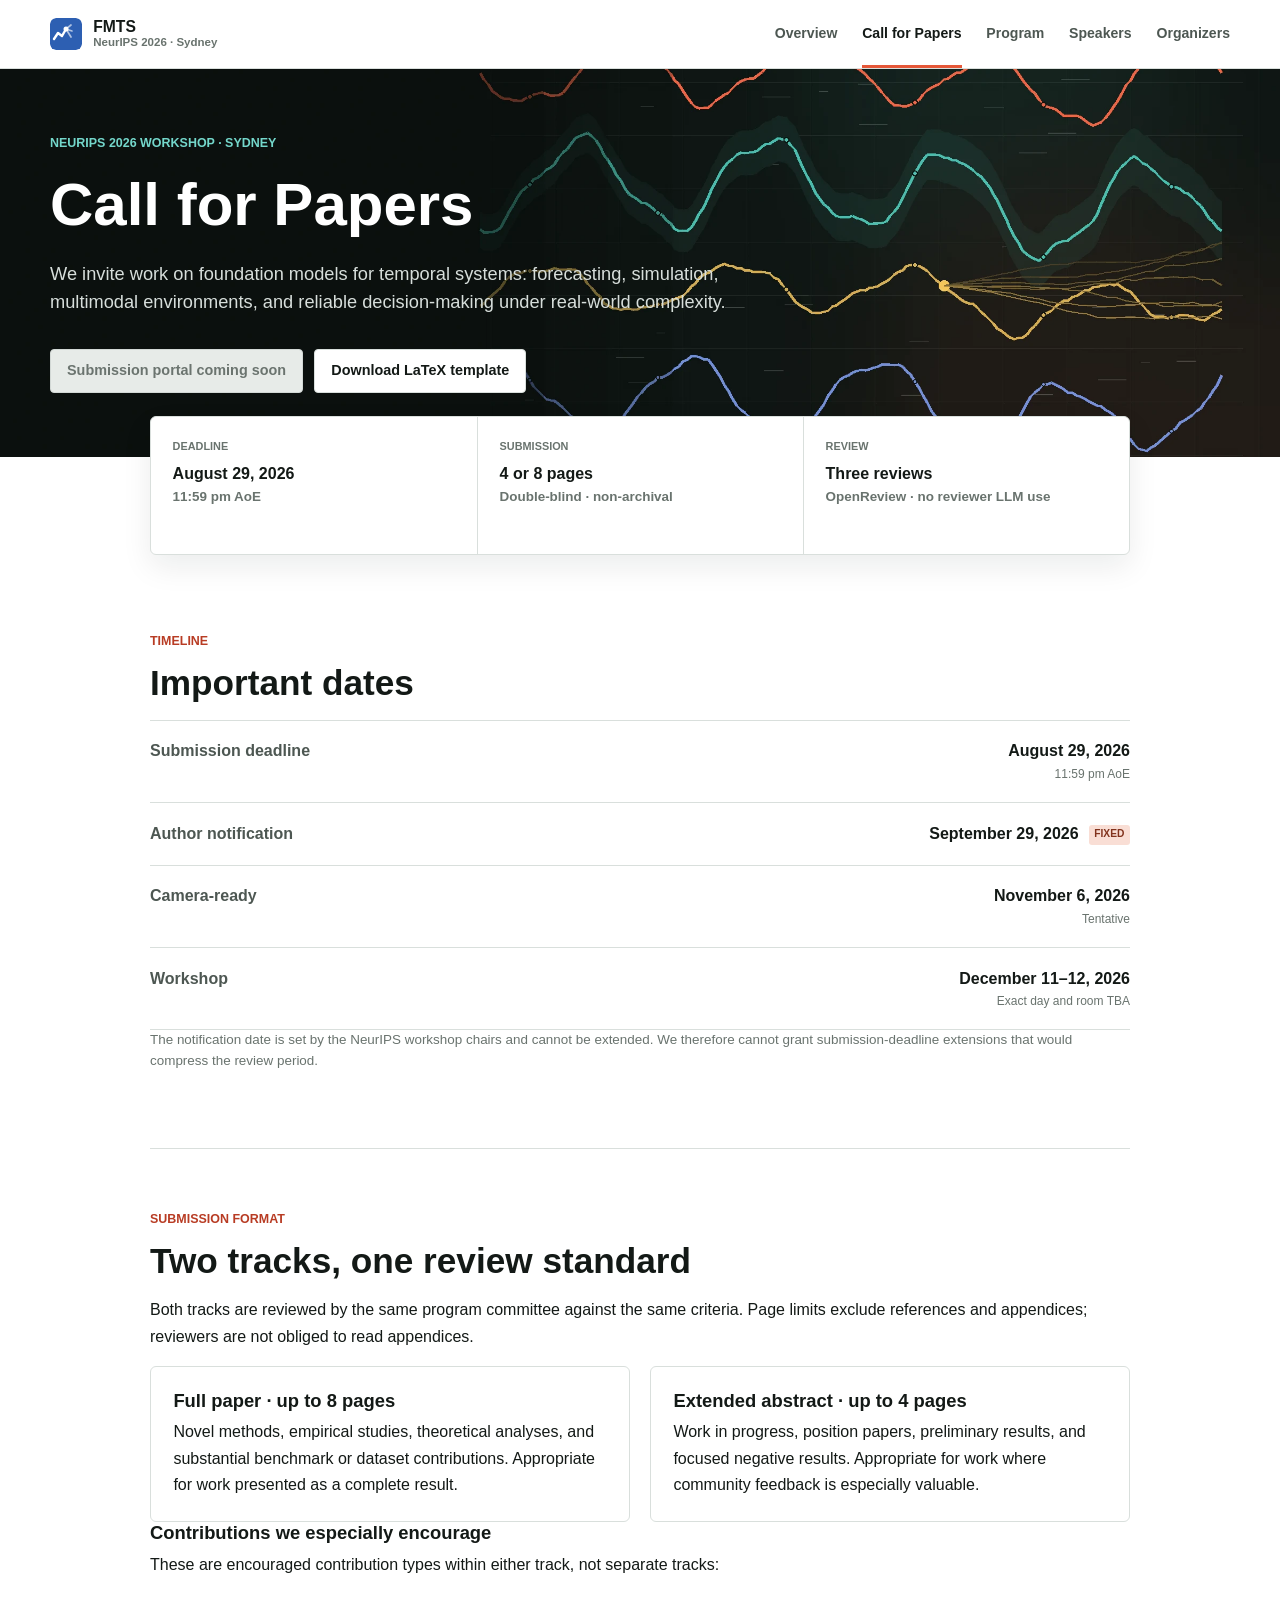
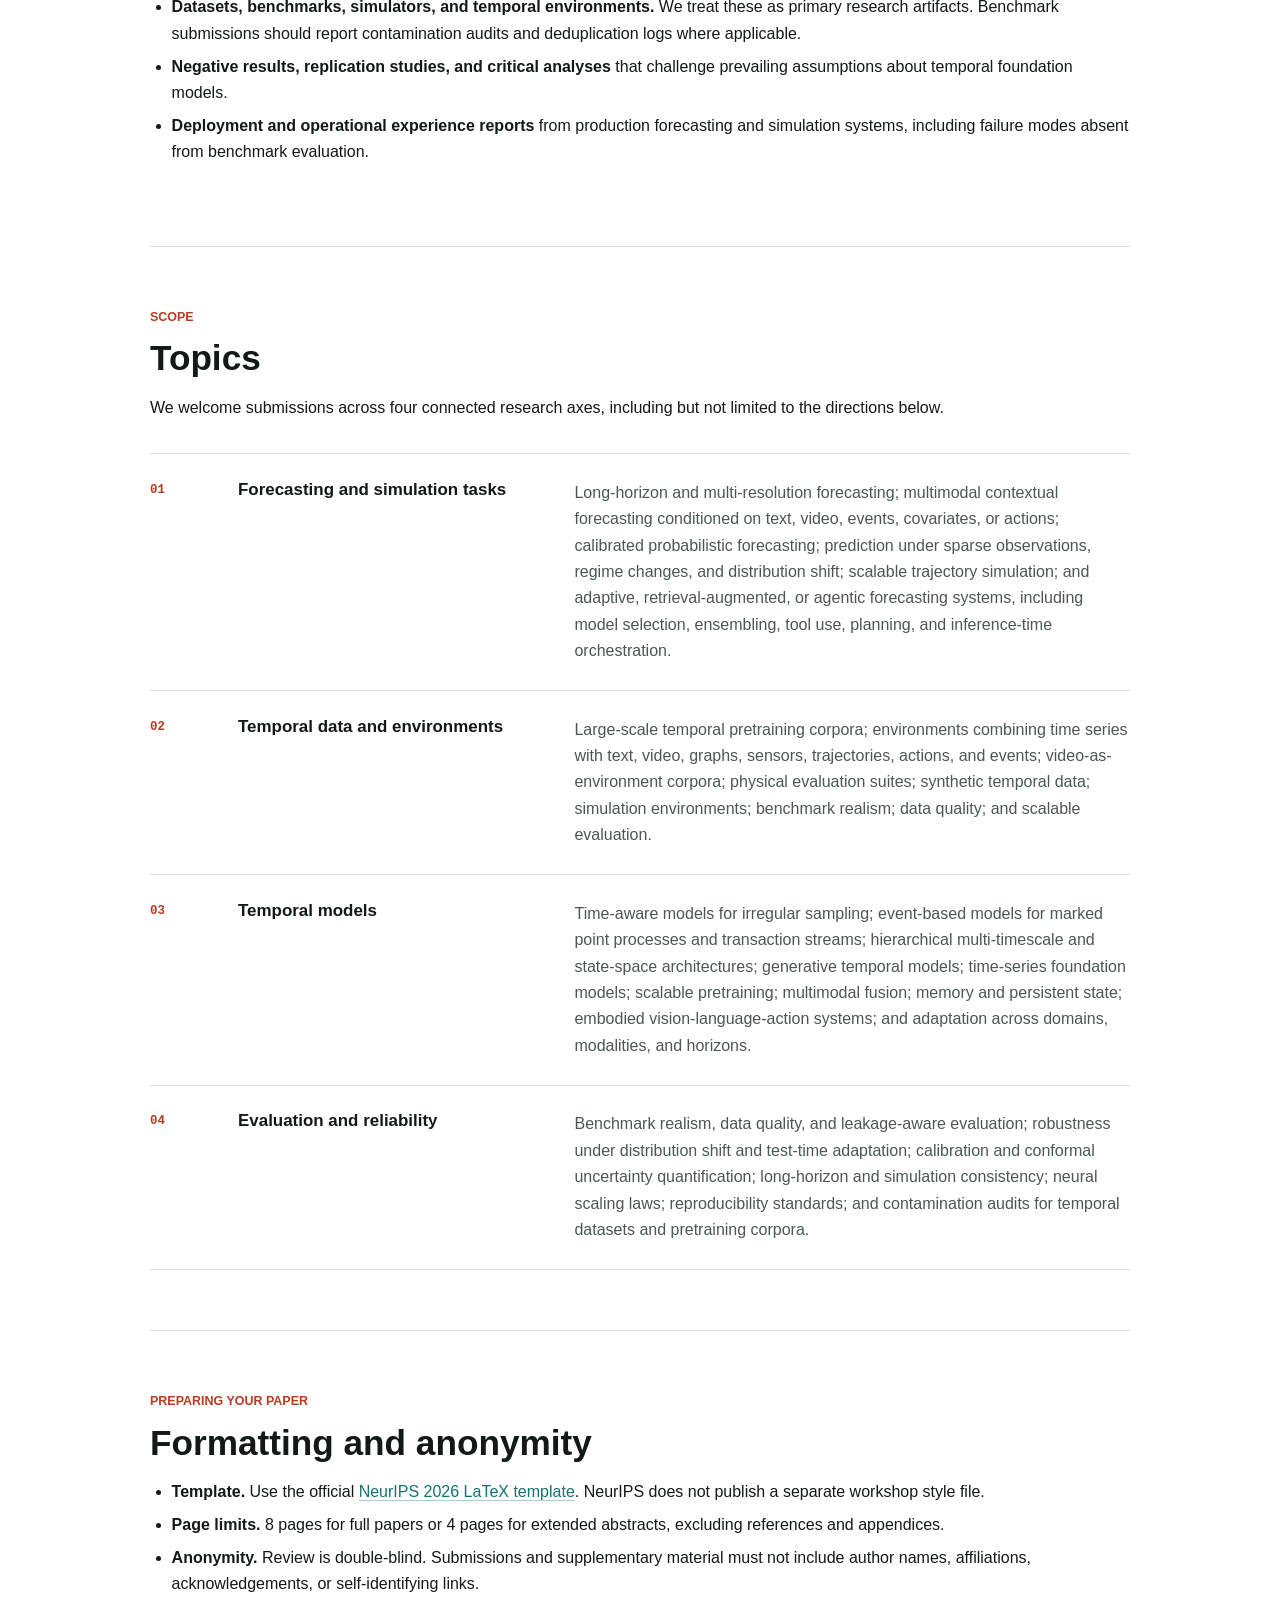
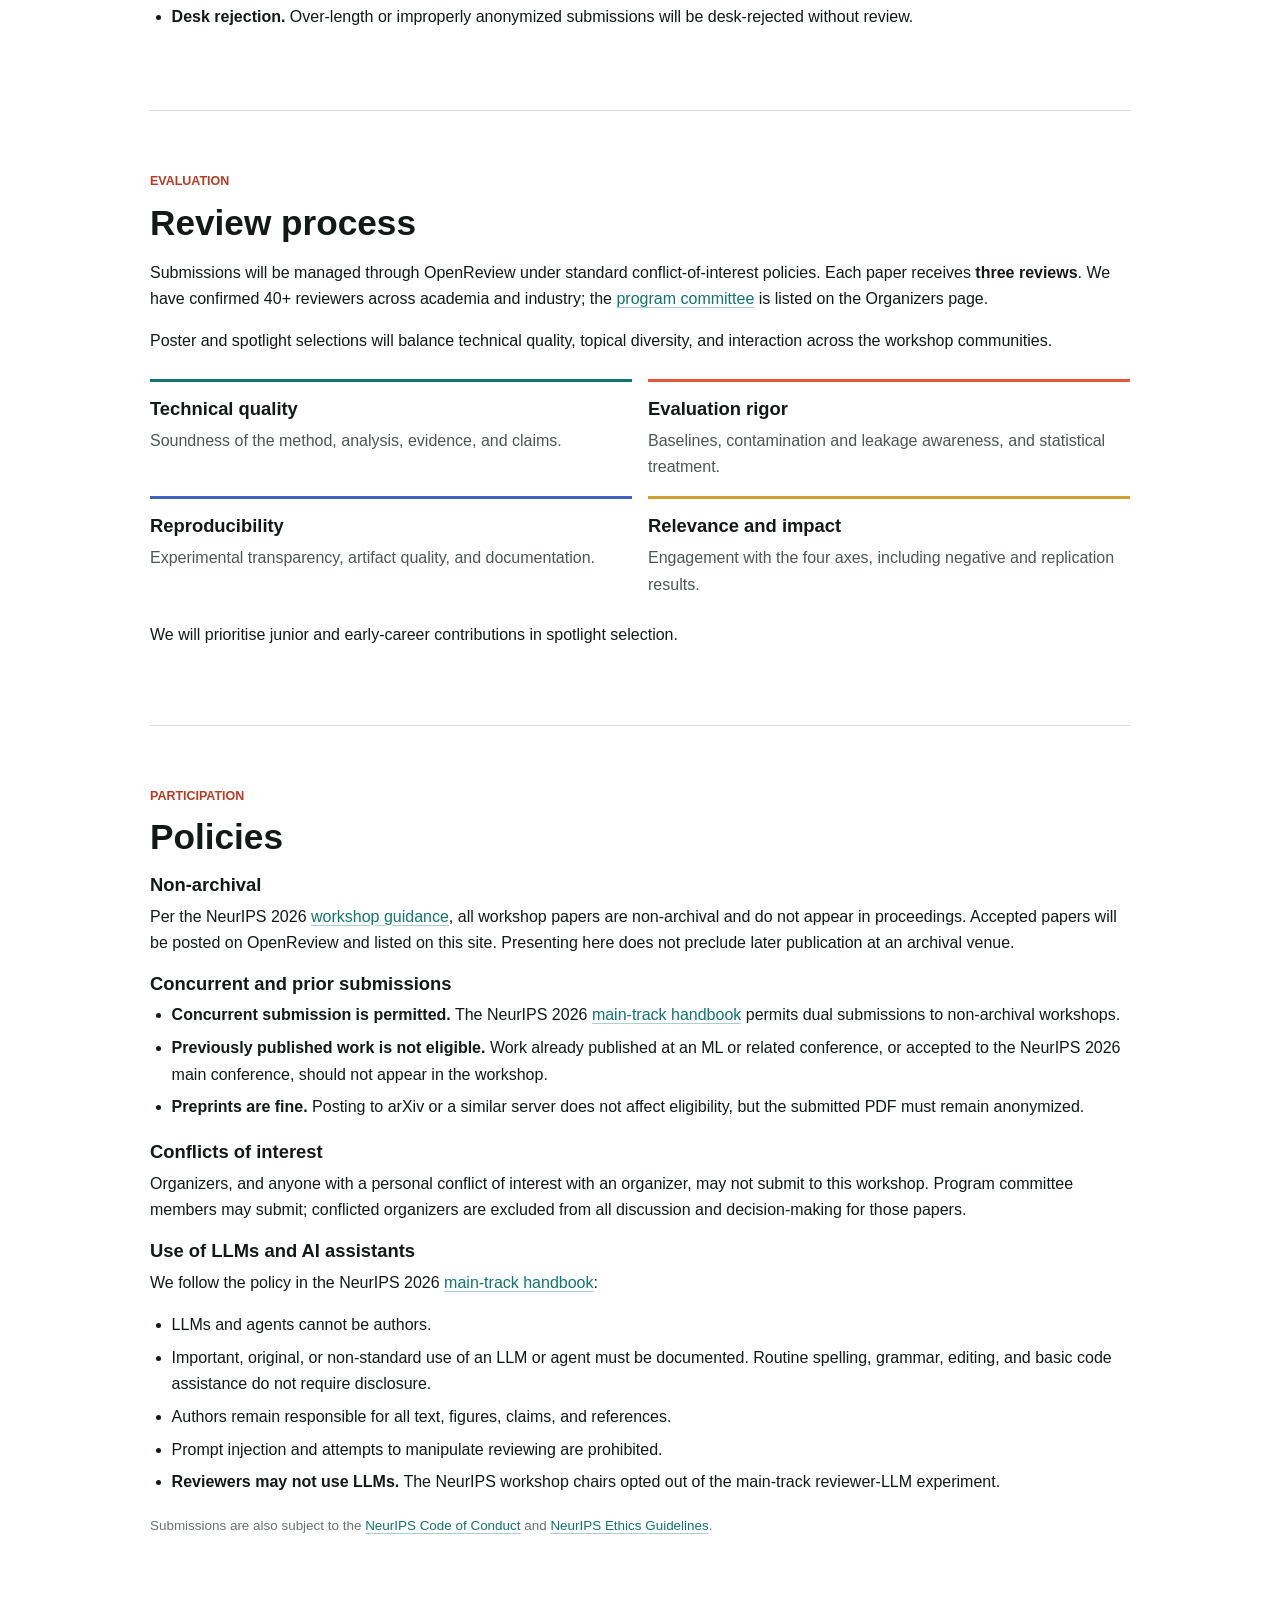
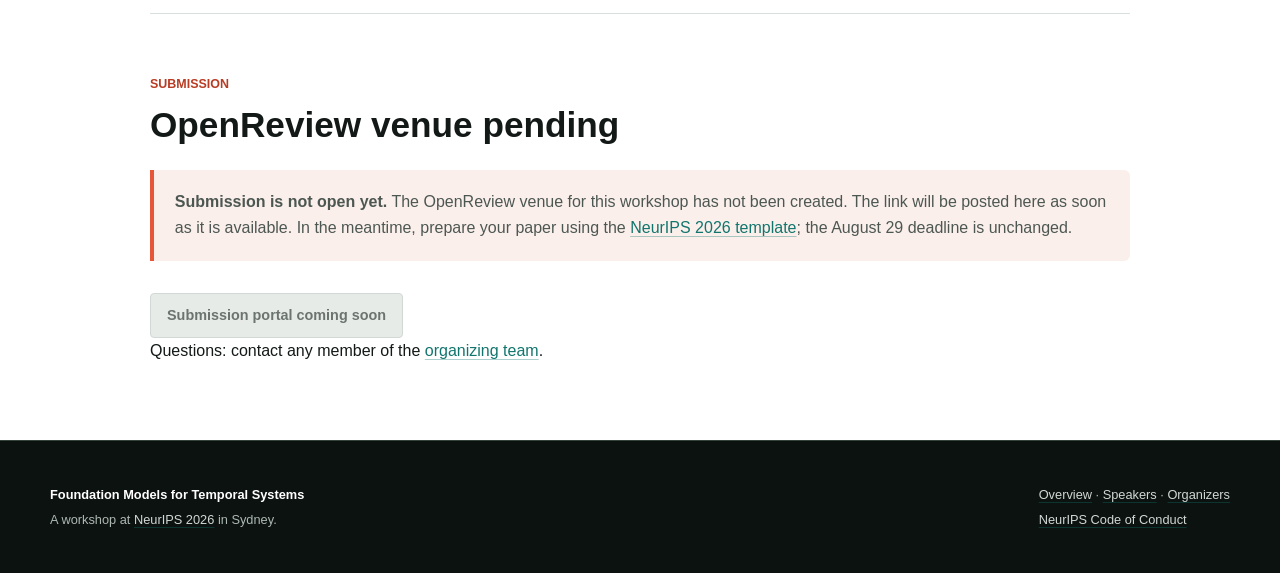
==== commit 60efbdb6: "Remove unregistered contact address; README describes the workshop The address fmts-neurips2026@goog" ====
--- a/cfp.html
+++ b/cfp.html
@@ -216,7 +216,7 @@
       <div class="btn-row">
         <span class="btn btn-disabled" aria-disabled="true">Submission portal coming soon</span>
       </div>
-      <p>Questions: <a href="mailto:fmts-neurips2026@googlegroups.com">fmts-neurips2026@googlegroups.com</a>.</p>
+      <p>Questions: contact any member of the <a href="organizers.html">organizing team</a>.</p>
     </section>
   </main>
 
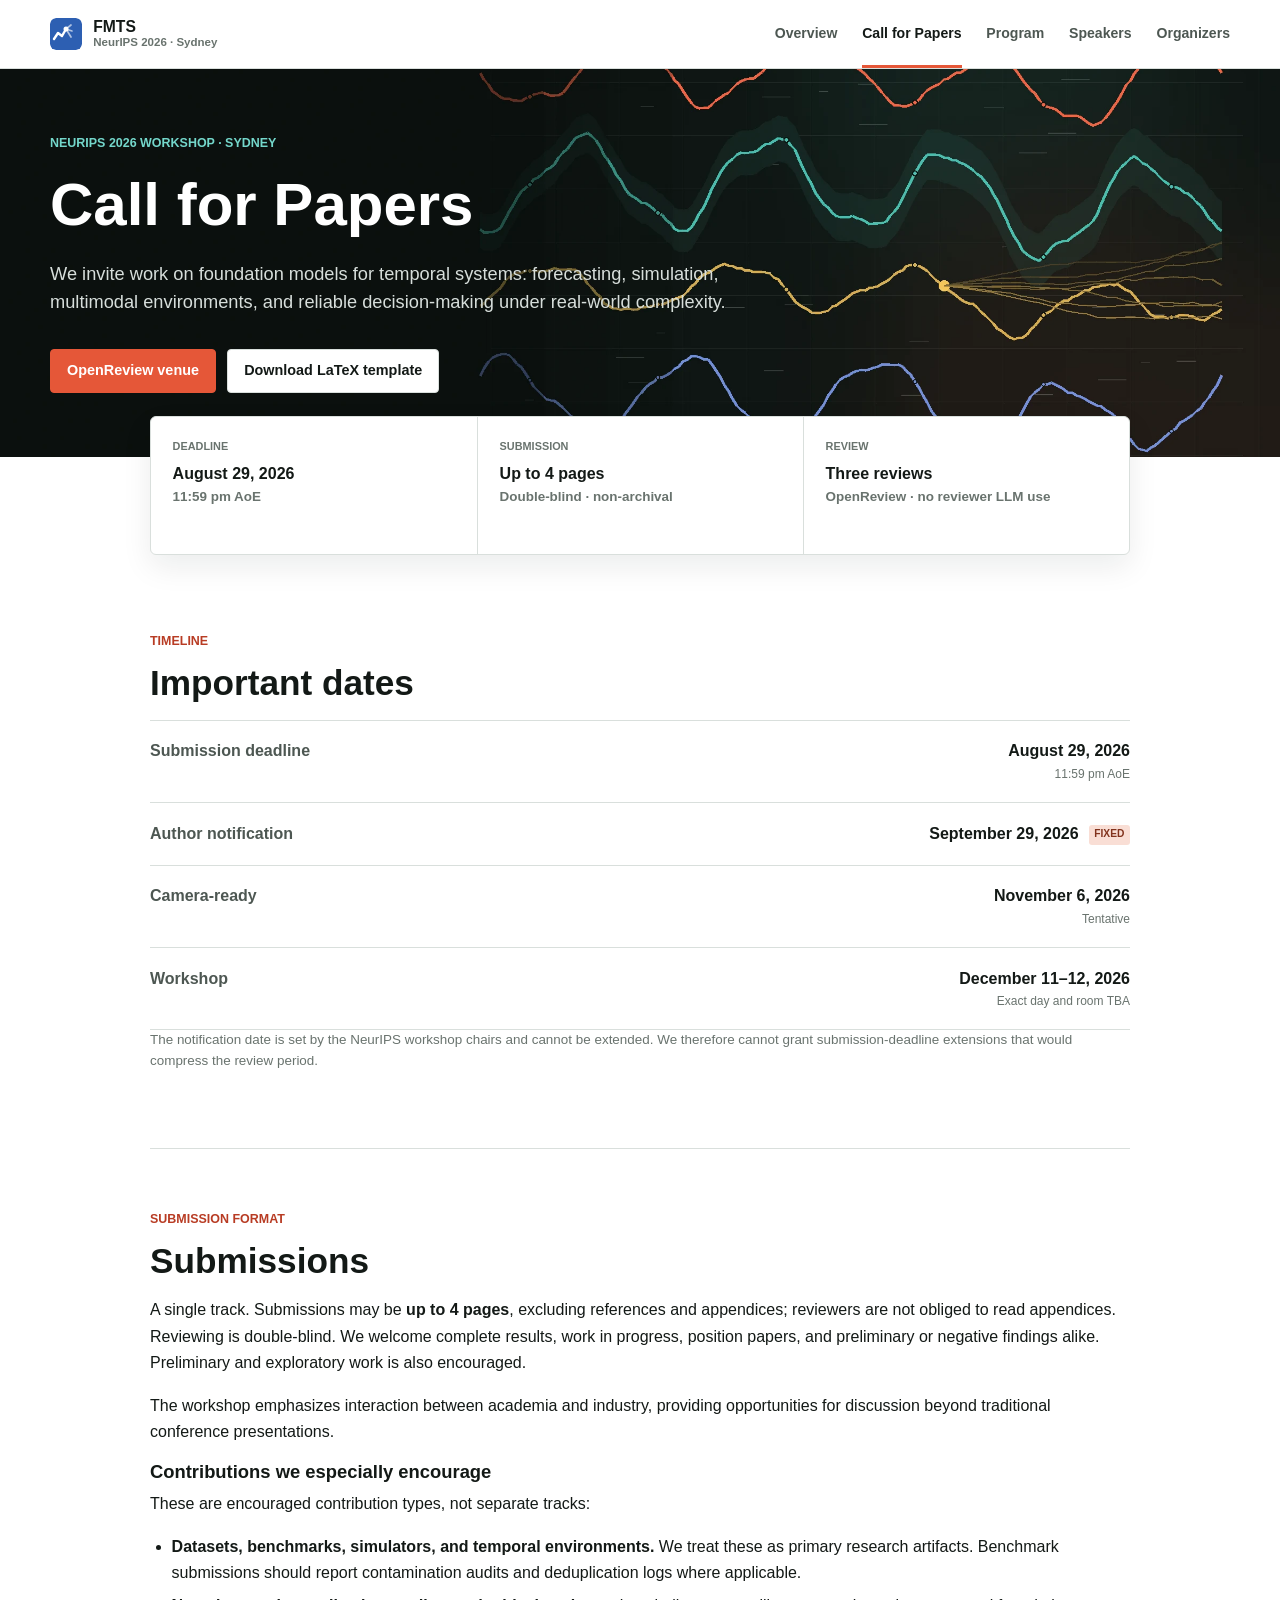
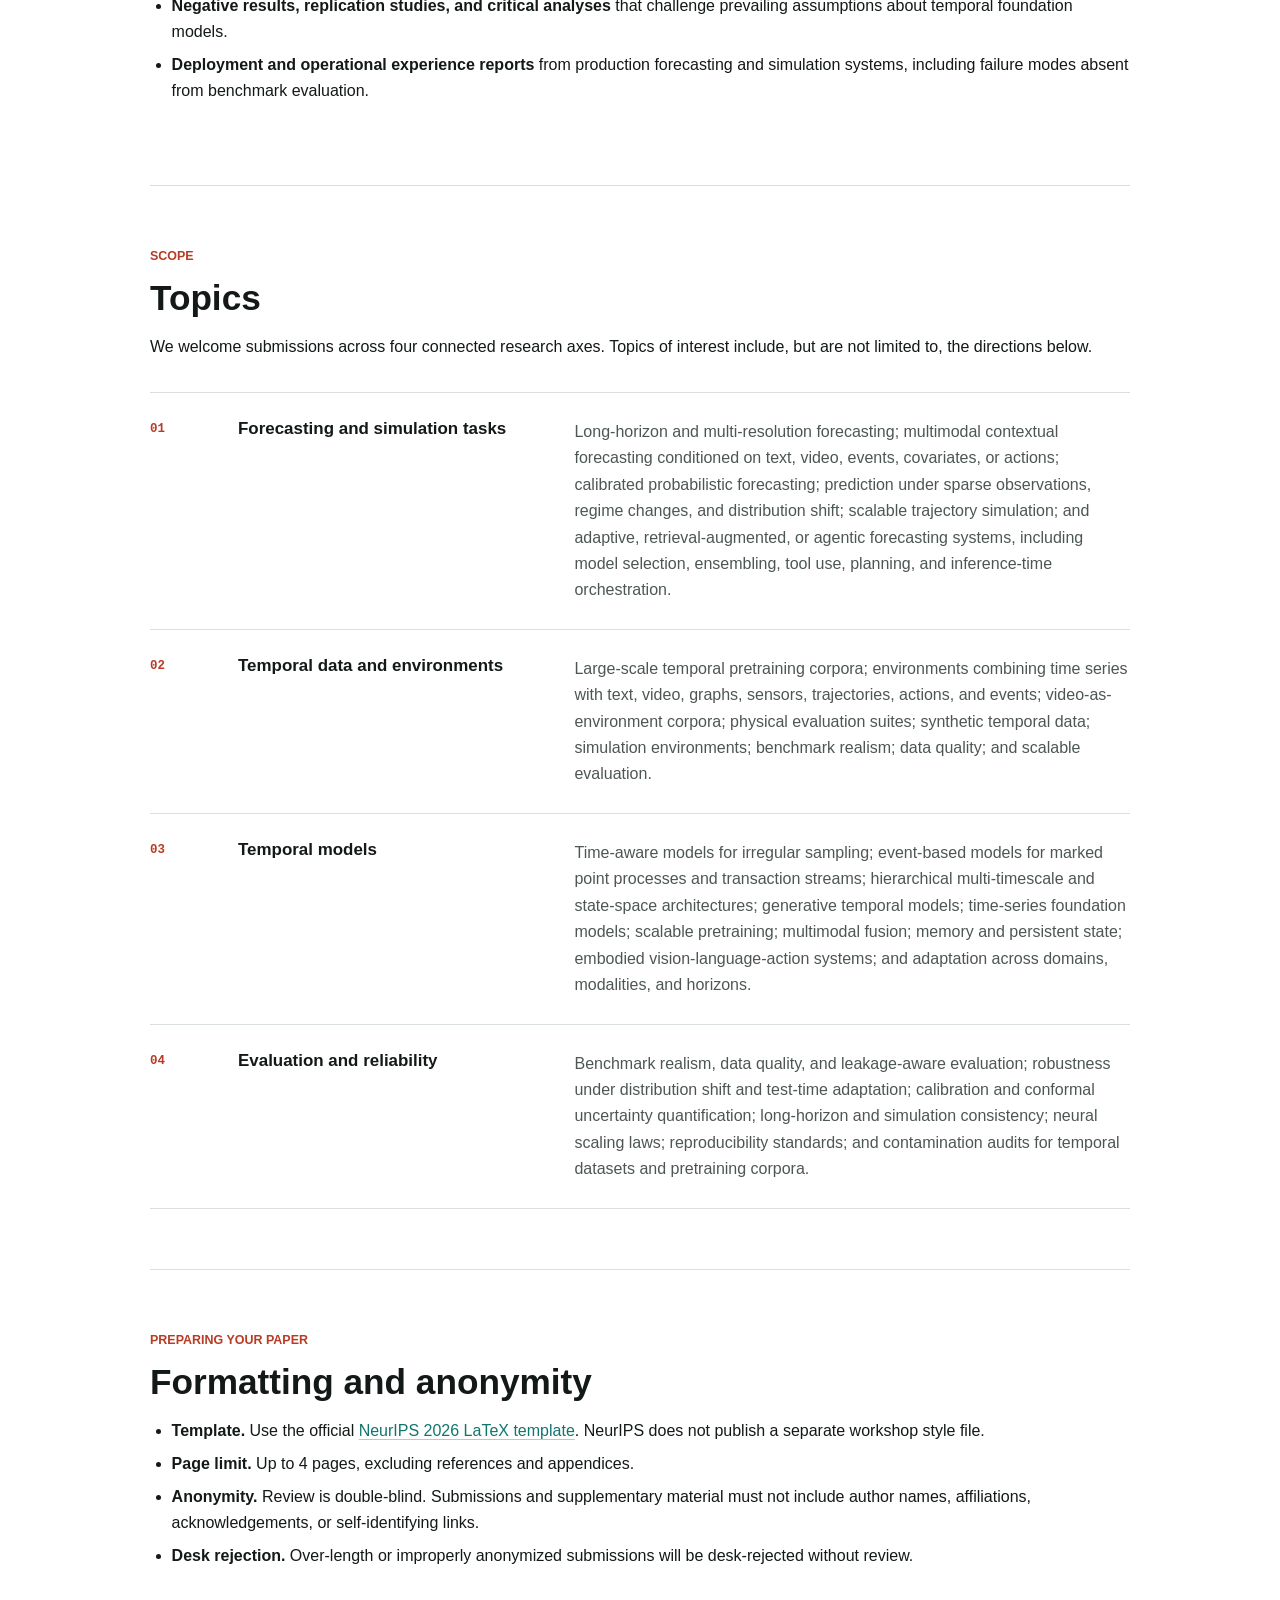
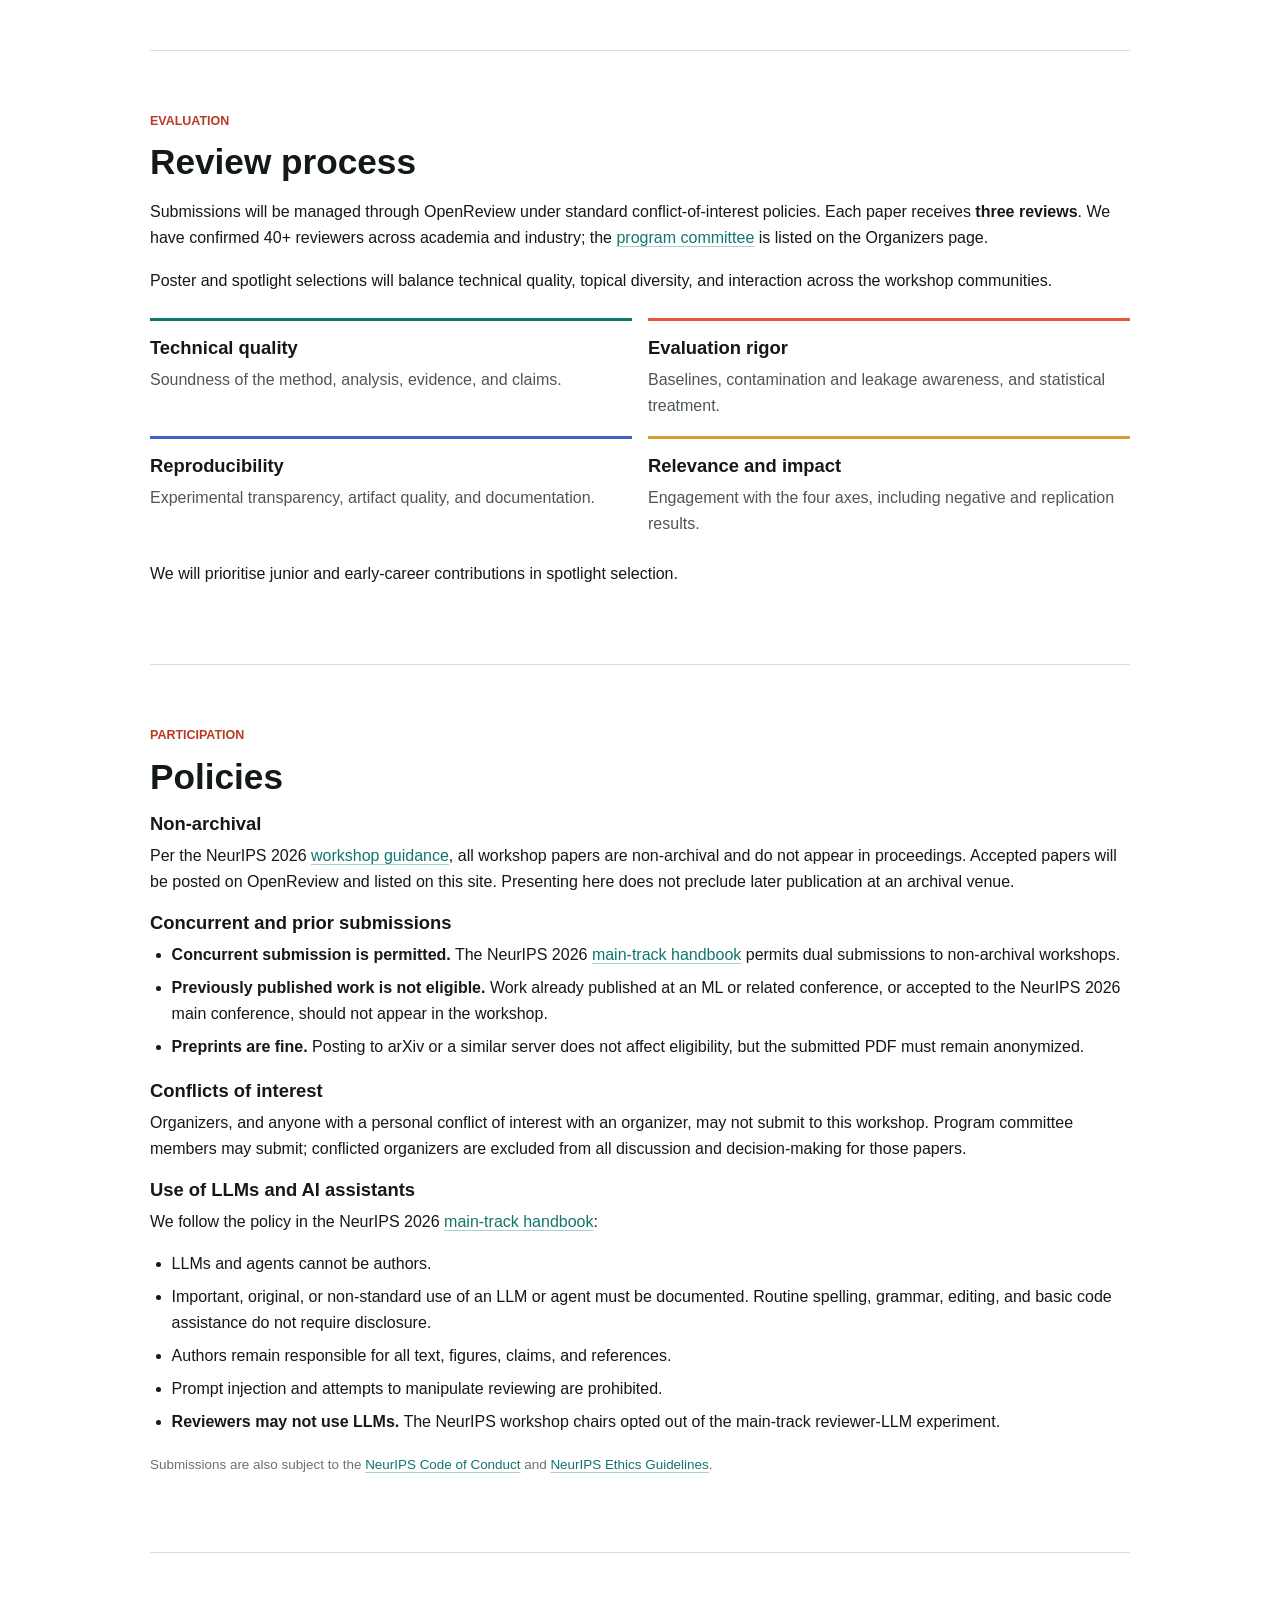
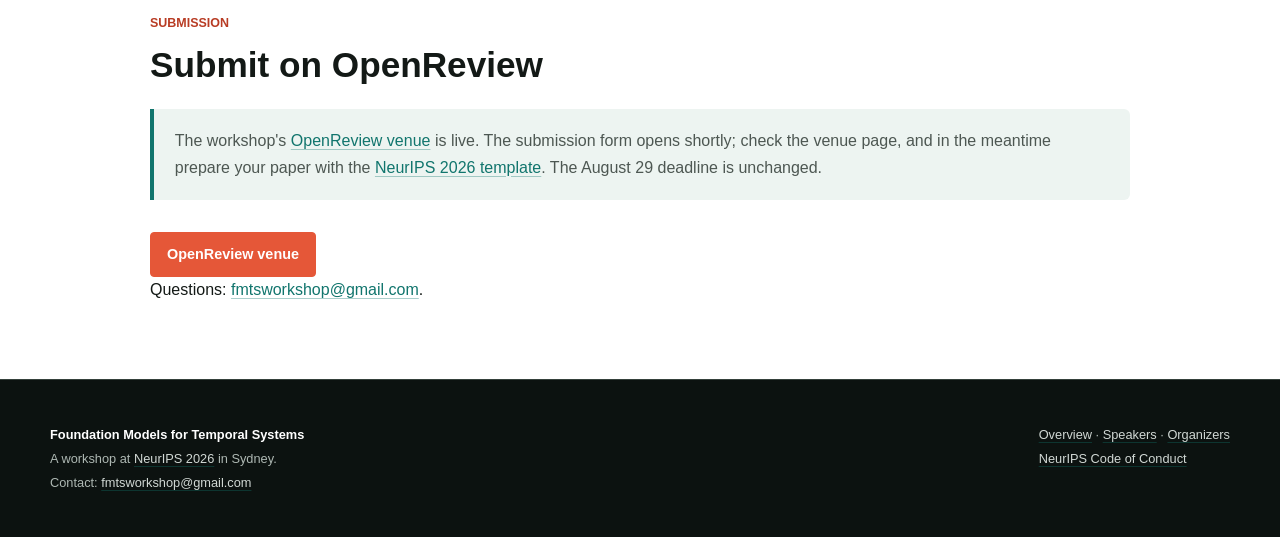
==== commit c9963033: "CFP: single 4-page track, plus scope/interaction wording Collapses the two-track CFP (8pp full paper" ====
--- a/cfp.html
+++ b/cfp.html
@@ -40,8 +40,9 @@
       <h1>Call for Papers</h1>
       <p class="hero-summary">We invite work on foundation models for temporal systems: forecasting, simulation, multimodal environments, and reliable decision-making under real-world complexity.</p>
       <div class="btn-row">
-        <!-- Replace both disabled submission controls when the OpenReview venue is assigned. -->
-        <span class="btn btn-disabled" aria-disabled="true">Submission portal coming soon</span>
+        <!-- The OpenReview venue is live; the submission form itself is not open yet. When it
+             opens, change these buttons' text to "Submit on OpenReview" (href already correct). -->
+        <a class="btn" href="https://openreview.net/group?id=NeurIPS.cc/2026/Workshop/FMTS">OpenReview venue</a>
         <a class="btn btn-light" href="https://media.neurips.cc/Conferences/NeurIPS2026/Formatting_Instructions_For_NeurIPS_2026.zip">Download LaTeX template</a>
       </div>
     </div>
@@ -55,7 +56,7 @@
       </div>
       <div>
         <dt>Submission</dt>
-        <dd>4 or 8 pages<br><span class="note">Double-blind · non-archival</span></dd>
+        <dd>Up to 4 pages<br><span class="note">Double-blind · non-archival</span></dd>
       </div>
       <div>
         <dt>Review</dt>
@@ -89,21 +90,12 @@
 
     <section id="tracks">
       <p class="section-kicker">Submission format</p>
-      <h2>Two tracks, one review standard</h2>
-      <p>Both tracks are reviewed by the same program committee against the same criteria. Page limits exclude references and appendices; reviewers are not obliged to read appendices.</p>
-      <div class="grid grid-2">
-        <article class="card">
-          <h3>Full paper · up to 8 pages</h3>
-          <p>Novel methods, empirical studies, theoretical analyses, and substantial benchmark or dataset contributions. Appropriate for work presented as a complete result.</p>
-        </article>
-        <article class="card">
-          <h3>Extended abstract · up to 4 pages</h3>
-          <p>Work in progress, position papers, preliminary results, and focused negative results. Appropriate for work where community feedback is especially valuable.</p>
-        </article>
-      </div>
+      <h2>Submissions</h2>
+      <p>A single track. Submissions may be <strong>up to 4 pages</strong>, excluding references and appendices; reviewers are not obliged to read appendices. Reviewing is double-blind. We welcome complete results, work in progress, position papers, and preliminary or negative findings alike. Preliminary and exploratory work is also encouraged.</p>
+      <p>The workshop emphasizes interaction between academia and industry, providing opportunities for discussion beyond traditional conference presentations.</p>
 
       <h3>Contributions we especially encourage</h3>
-      <p>These are encouraged contribution types within either track, not separate tracks:</p>
+      <p>These are encouraged contribution types, not separate tracks:</p>
       <ul>
         <li><strong>Datasets, benchmarks, simulators, and temporal environments.</strong> We treat these as primary research artifacts. Benchmark submissions should report contamination audits and deduplication logs where applicable.</li>
         <li><strong>Negative results, replication studies, and critical analyses</strong> that challenge prevailing assumptions about temporal foundation models.</li>
@@ -114,7 +106,7 @@
     <section id="topics">
       <p class="section-kicker">Scope</p>
       <h2>Topics</h2>
-      <p>We welcome submissions across four connected research axes, including but not limited to the directions below.</p>
+      <p>We welcome submissions across four connected research axes. Topics of interest include, but are not limited to, the directions below.</p>
 
       <div class="topic-list">
         <article class="topic">
@@ -145,7 +137,7 @@
       <h2>Formatting and anonymity</h2>
       <ul>
         <li><strong>Template.</strong> Use the official <a href="https://media.neurips.cc/Conferences/NeurIPS2026/Formatting_Instructions_For_NeurIPS_2026.zip">NeurIPS 2026 LaTeX template</a>. NeurIPS does not publish a separate workshop style file.</li>
-        <li><strong>Page limits.</strong> 8 pages for full papers or 4 pages for extended abstracts, excluding references and appendices.</li>
+        <li><strong>Page limit.</strong> Up to 4 pages, excluding references and appendices.</li>
         <li><strong>Anonymity.</strong> Review is double-blind. Submissions and supplementary material must not include author names, affiliations, acknowledgements, or self-identifying links.</li>
         <li><strong>Desk rejection.</strong> Over-length or improperly anonymized submissions will be desk-rejected without review.</li>
       </ul>
@@ -209,14 +201,14 @@
 
     <section id="submit">
       <p class="section-kicker">Submission</p>
-      <h2>OpenReview venue pending</h2>
-      <div class="callout warn">
-        <p><strong>Submission is not open yet.</strong> The OpenReview venue for this workshop has not been created. The link will be posted here as soon as it is available. In the meantime, prepare your paper using the <a href="https://media.neurips.cc/Conferences/NeurIPS2026/Formatting_Instructions_For_NeurIPS_2026.zip">NeurIPS 2026 template</a>; the August 29 deadline is unchanged.</p>
+      <h2>Submit on OpenReview</h2>
+      <div class="callout">
+        <p>The workshop's <a href="https://openreview.net/group?id=NeurIPS.cc/2026/Workshop/FMTS">OpenReview venue</a> is live. The submission form opens shortly; check the venue page, and in the meantime prepare your paper with the <a href="https://media.neurips.cc/Conferences/NeurIPS2026/Formatting_Instructions_For_NeurIPS_2026.zip">NeurIPS 2026 template</a>. The August 29 deadline is unchanged.</p>
       </div>
       <div class="btn-row">
-        <span class="btn btn-disabled" aria-disabled="true">Submission portal coming soon</span>
-      </div>
-      <p>Questions: contact any member of the <a href="organizers.html">organizing team</a>.</p>
+        <a class="btn" href="https://openreview.net/group?id=NeurIPS.cc/2026/Workshop/FMTS">OpenReview venue</a>
+      </div>
+      <p>Questions: <a href="mailto:fmtsworkshop@gmail.com">fmtsworkshop@gmail.com</a>.</p>
     </section>
   </main>
 
@@ -225,6 +217,7 @@
       <div>
         <p><strong>Foundation Models for Temporal Systems</strong></p>
         <p>A workshop at <a href="https://neurips.cc/Conferences/2026/">NeurIPS 2026</a> in Sydney.</p>
+        <p>Contact: <a href="mailto:fmtsworkshop@gmail.com">fmtsworkshop@gmail.com</a></p>
       </div>
       <div>
         <p><a href="index.html">Overview</a> · <a href="speakers.html">Speakers</a> · <a href="organizers.html">Organizers</a></p>
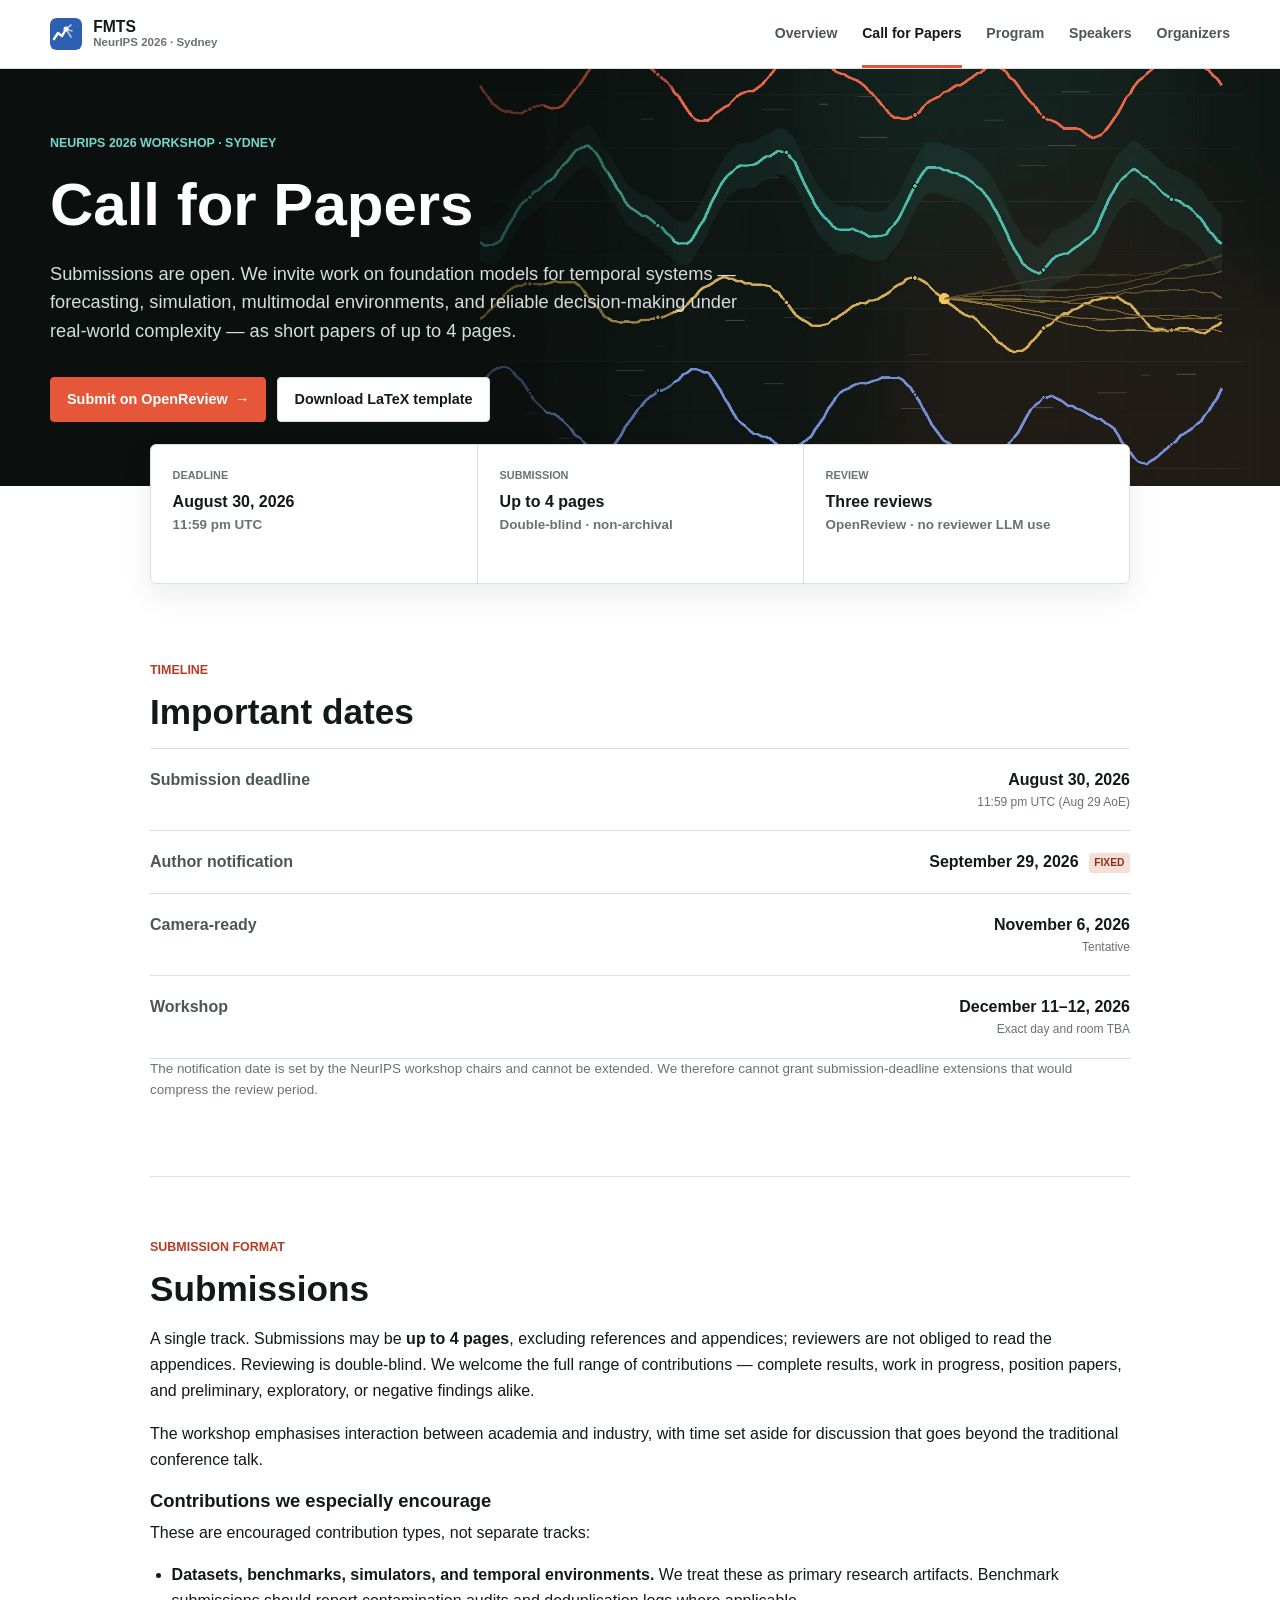
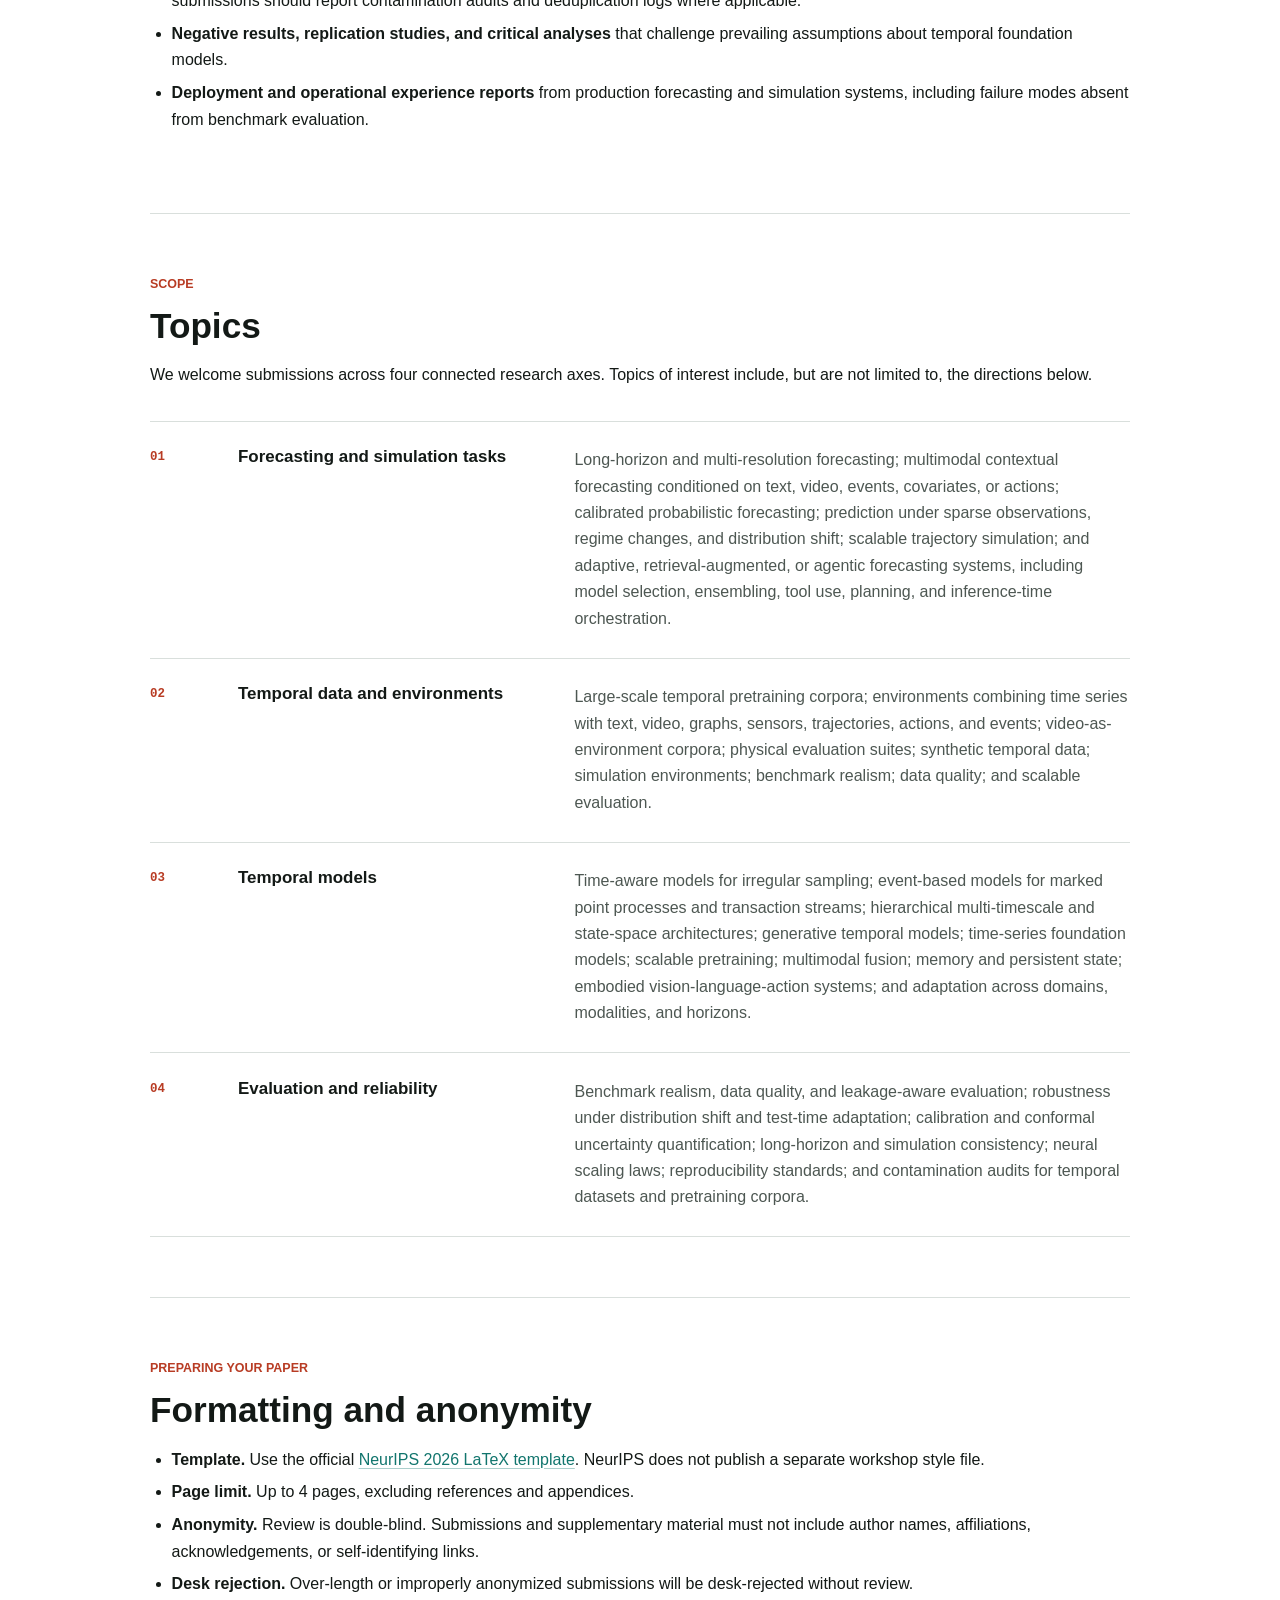
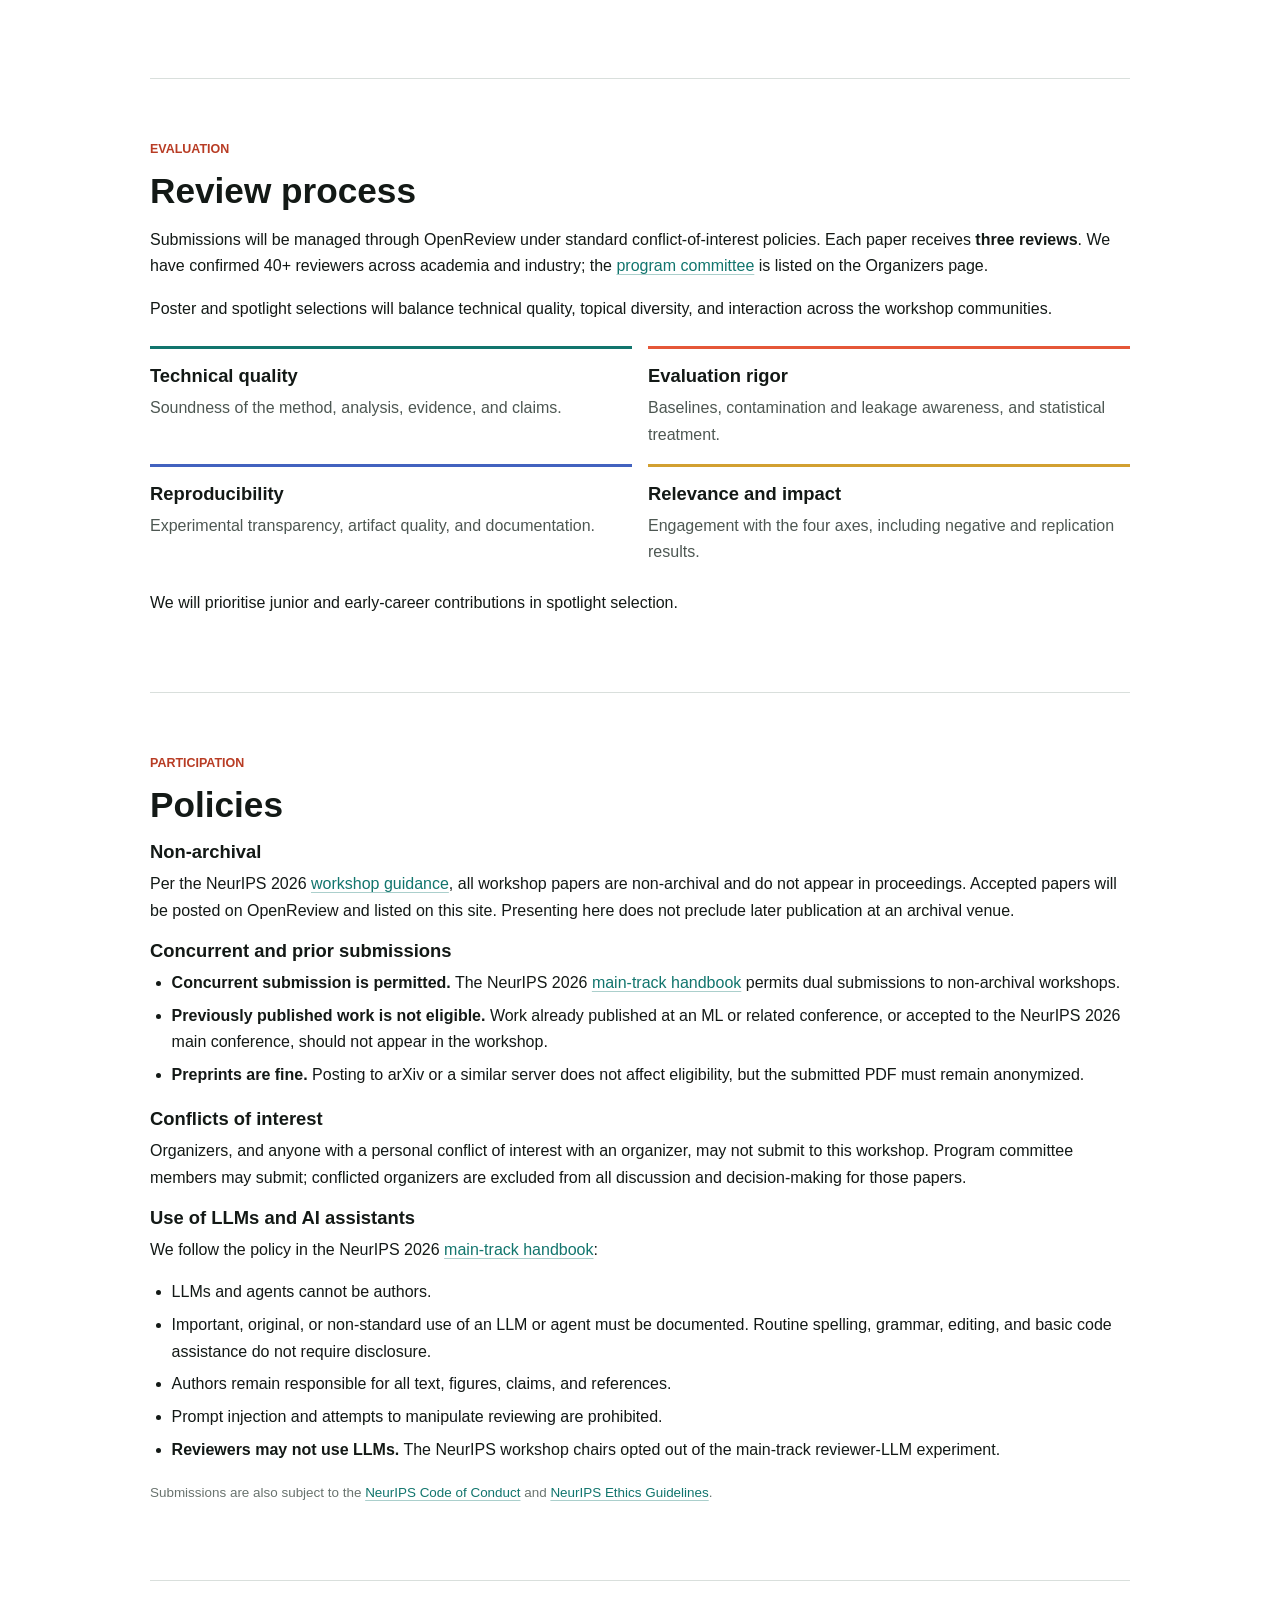
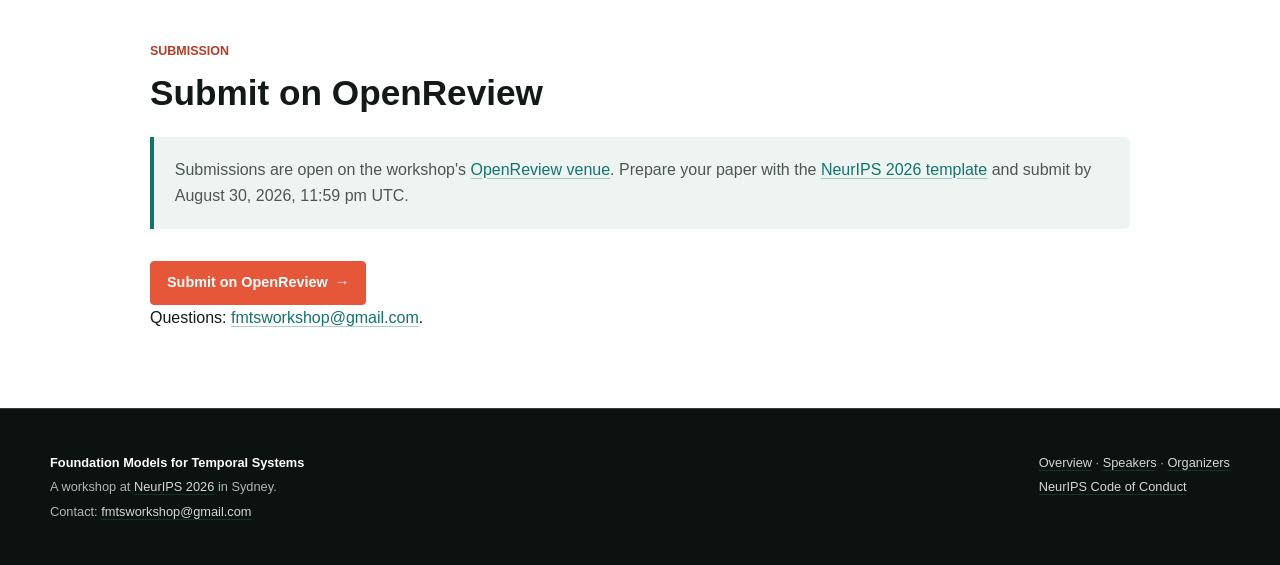
==== commit fbbf2cc6: "State deadline as Aug 30 UTC, open submissions, extend Danielle's bio Renders the submission deadlin" ====
--- a/cfp.html
+++ b/cfp.html
@@ -4,12 +4,12 @@
   <meta charset="utf-8">
   <meta name="viewport" content="width=device-width, initial-scale=1">
   <title>Call for Papers | FMTS @ NeurIPS 2026</title>
-  <meta name="description" content="Call for Papers for the NeurIPS 2026 workshop on Foundation Models for Temporal Systems. Submissions are due August 29, 2026 AoE.">
+  <meta name="description" content="Call for Papers for the NeurIPS 2026 workshop on Foundation Models for Temporal Systems. Submissions are due August 30, 2026, 11:59 UTC.">
   <link rel="icon" href="assets/img/favicon.svg" type="image/svg+xml">
   <link rel="stylesheet" href="assets/css/site.css">
   <meta property="og:type" content="website">
   <meta property="og:title" content="Call for Papers | Foundation Models for Temporal Systems">
-  <meta property="og:description" content="Non-archival, double-blind submissions due August 29, 2026 AoE.">
+  <meta property="og:description" content="Non-archival, double-blind submissions due August 30, 2026, 11:59 UTC.">
 </head>
 <body data-page="cfp">
   <a class="skip-link" href="#main-content">Skip to main content</a>
@@ -38,11 +38,9 @@
     <div class="wrap hero-inner">
       <p class="hero-kicker">NeurIPS 2026 Workshop · Sydney</p>
       <h1>Call for Papers</h1>
-      <p class="hero-summary">We invite work on foundation models for temporal systems: forecasting, simulation, multimodal environments, and reliable decision-making under real-world complexity.</p>
+      <p class="hero-summary">Submissions are open. We invite work on foundation models for temporal systems — forecasting, simulation, multimodal environments, and reliable decision-making under real-world complexity — as short papers of up to 4 pages.</p>
       <div class="btn-row">
-        <!-- The OpenReview venue is live; the submission form itself is not open yet. When it
-             opens, change these buttons' text to "Submit on OpenReview" (href already correct). -->
-        <a class="btn" href="https://openreview.net/group?id=NeurIPS.cc/2026/Workshop/FMTS">OpenReview venue</a>
+        <a class="btn" href="https://openreview.net/group?id=NeurIPS.cc/2026/Workshop/FMTS">Submit on OpenReview <span aria-hidden="true">→</span></a>
         <a class="btn btn-light" href="https://media.neurips.cc/Conferences/NeurIPS2026/Formatting_Instructions_For_NeurIPS_2026.zip">Download LaTeX template</a>
       </div>
     </div>
@@ -52,7 +50,7 @@
     <dl class="cfp-summary" aria-label="Submission summary">
       <div>
         <dt>Deadline</dt>
-        <dd>August 29, 2026<br><span class="note">11:59 pm AoE</span></dd>
+        <dd>August 30, 2026<br><span class="note">11:59 pm UTC</span></dd>
       </div>
       <div>
         <dt>Submission</dt>
@@ -70,7 +68,7 @@
       <ul class="date-list">
         <li>
           <span class="date-label">Submission deadline</span>
-          <span class="date-value">August 29, 2026<span class="date-note">11:59 pm AoE</span></span>
+          <span class="date-value">August 30, 2026<span class="date-note">11:59 pm UTC (Aug 29 AoE)</span></span>
         </li>
         <li>
           <span class="date-label">Author notification</span>
@@ -91,8 +89,8 @@
     <section id="tracks">
       <p class="section-kicker">Submission format</p>
       <h2>Submissions</h2>
-      <p>A single track. Submissions may be <strong>up to 4 pages</strong>, excluding references and appendices; reviewers are not obliged to read appendices. Reviewing is double-blind. We welcome complete results, work in progress, position papers, and preliminary or negative findings alike. Preliminary and exploratory work is also encouraged.</p>
-      <p>The workshop emphasizes interaction between academia and industry, providing opportunities for discussion beyond traditional conference presentations.</p>
+      <p>A single track. Submissions may be <strong>up to 4 pages</strong>, excluding references and appendices; reviewers are not obliged to read the appendices. Reviewing is double-blind. We welcome the full range of contributions — complete results, work in progress, position papers, and preliminary, exploratory, or negative findings alike.</p>
+      <p>The workshop emphasises interaction between academia and industry, with time set aside for discussion that goes beyond the traditional conference talk.</p>
 
       <h3>Contributions we especially encourage</h3>
       <p>These are encouraged contribution types, not separate tracks:</p>
@@ -203,10 +201,10 @@
       <p class="section-kicker">Submission</p>
       <h2>Submit on OpenReview</h2>
       <div class="callout">
-        <p>The workshop's <a href="https://openreview.net/group?id=NeurIPS.cc/2026/Workshop/FMTS">OpenReview venue</a> is live. The submission form opens shortly; check the venue page, and in the meantime prepare your paper with the <a href="https://media.neurips.cc/Conferences/NeurIPS2026/Formatting_Instructions_For_NeurIPS_2026.zip">NeurIPS 2026 template</a>. The August 29 deadline is unchanged.</p>
+        <p>Submissions are open on the workshop's <a href="https://openreview.net/group?id=NeurIPS.cc/2026/Workshop/FMTS">OpenReview venue</a>. Prepare your paper with the <a href="https://media.neurips.cc/Conferences/NeurIPS2026/Formatting_Instructions_For_NeurIPS_2026.zip">NeurIPS 2026 template</a> and submit by August 30, 2026, 11:59 pm UTC.</p>
       </div>
       <div class="btn-row">
-        <a class="btn" href="https://openreview.net/group?id=NeurIPS.cc/2026/Workshop/FMTS">OpenReview venue</a>
+        <a class="btn" href="https://openreview.net/group?id=NeurIPS.cc/2026/Workshop/FMTS">Submit on OpenReview <span aria-hidden="true">→</span></a>
       </div>
       <p>Questions: <a href="mailto:fmtsworkshop@gmail.com">fmtsworkshop@gmail.com</a>.</p>
     </section>
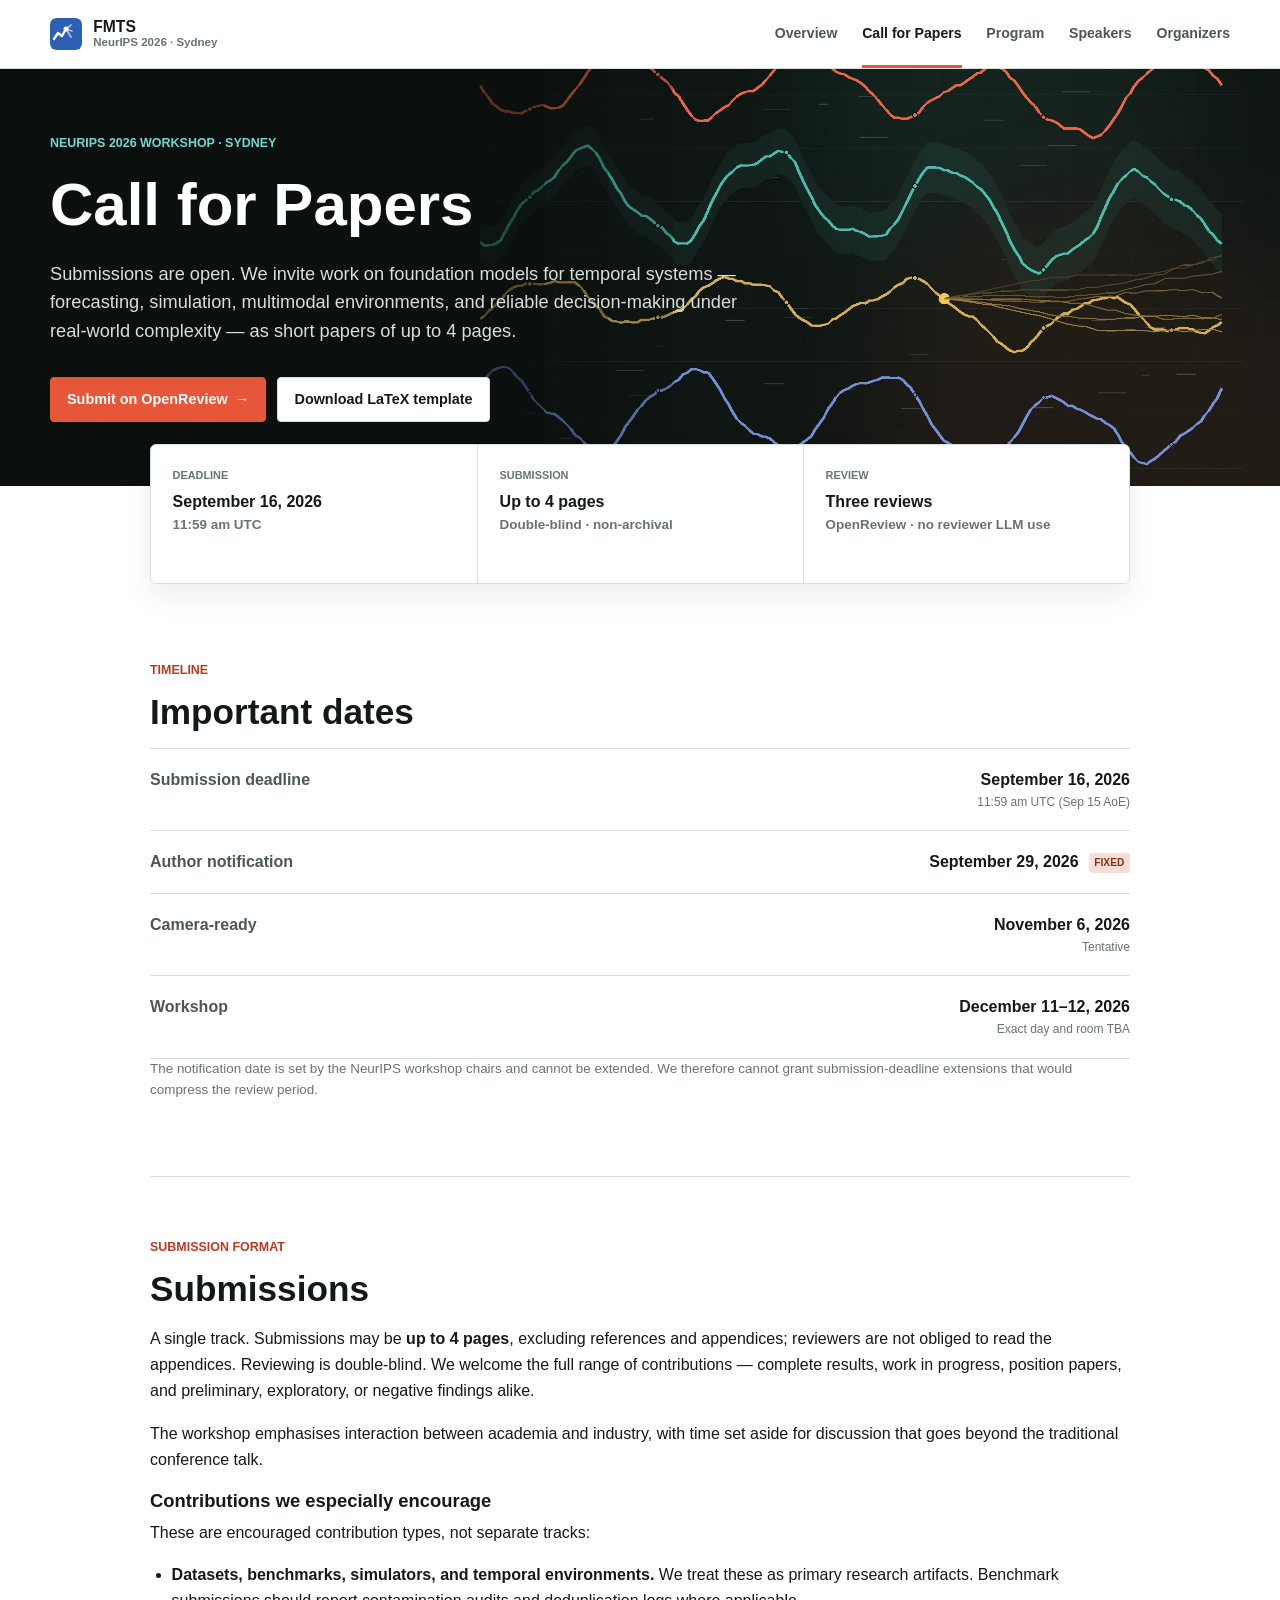
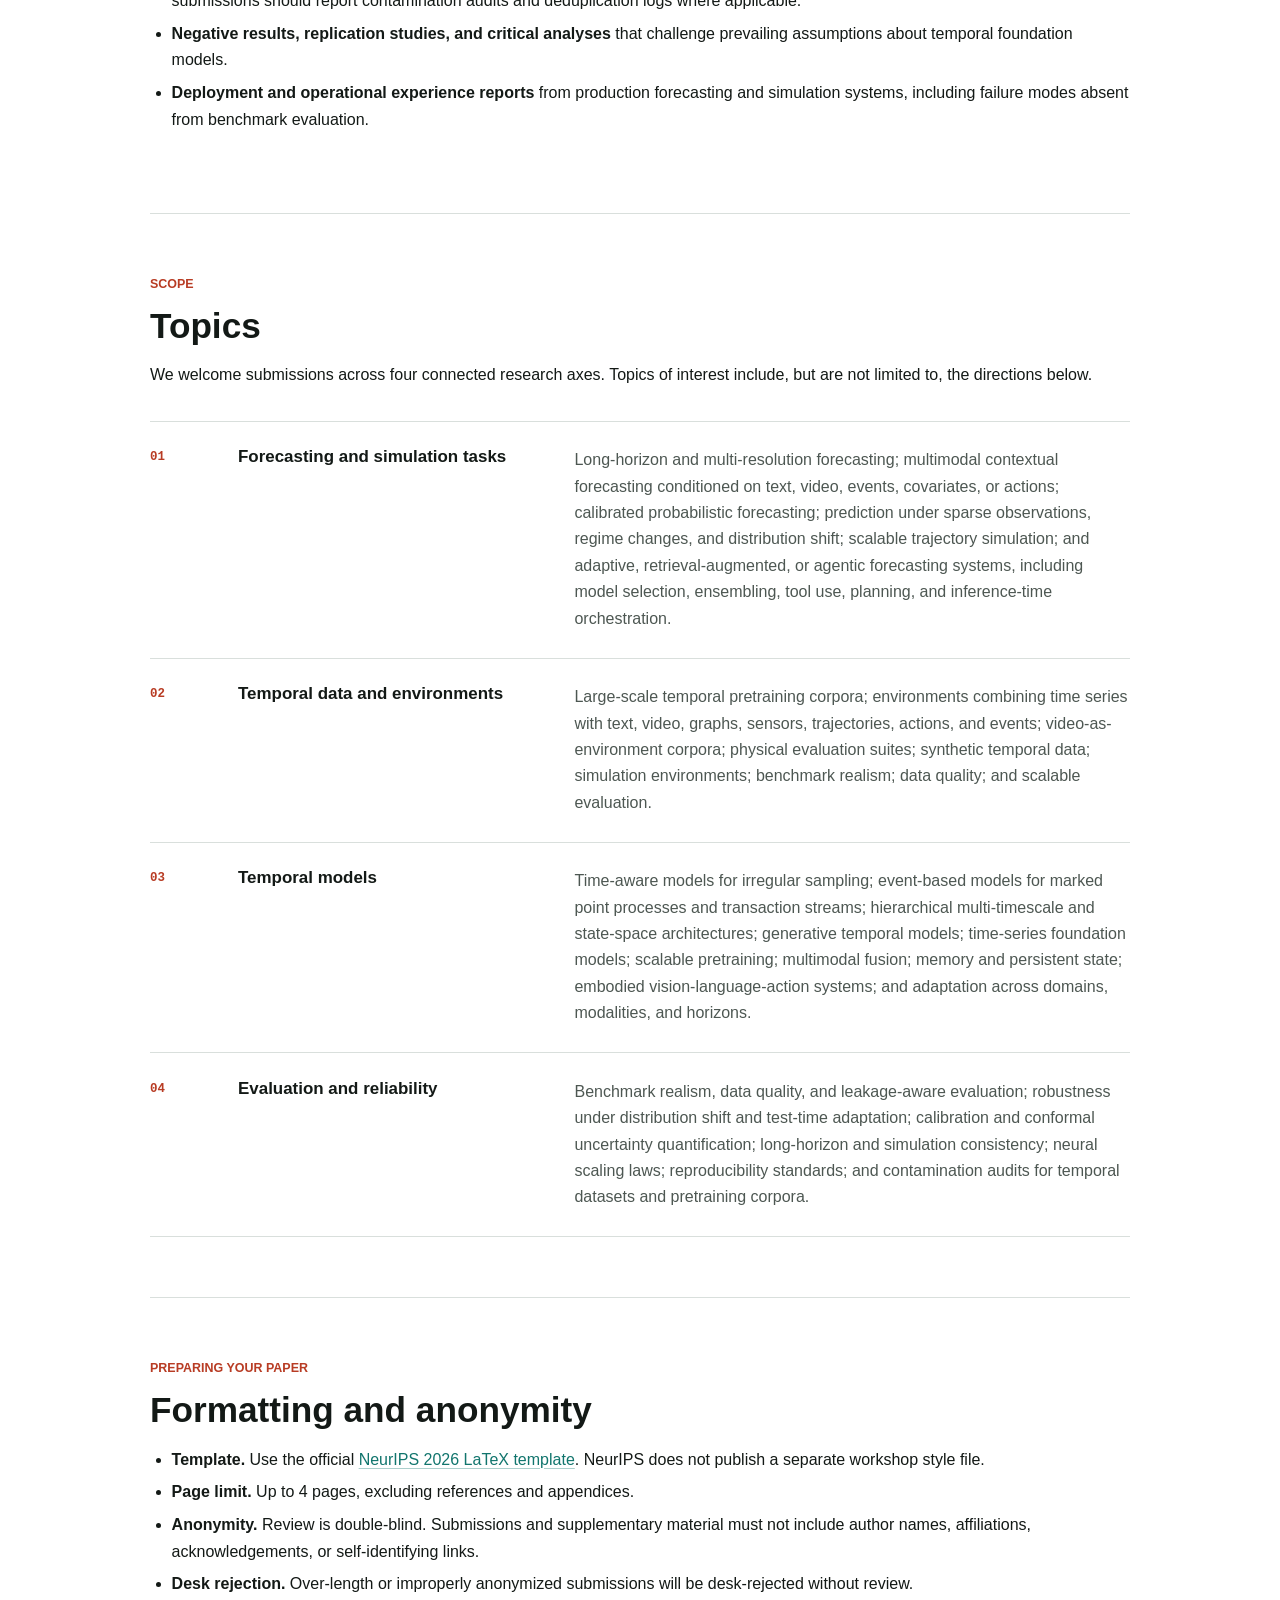
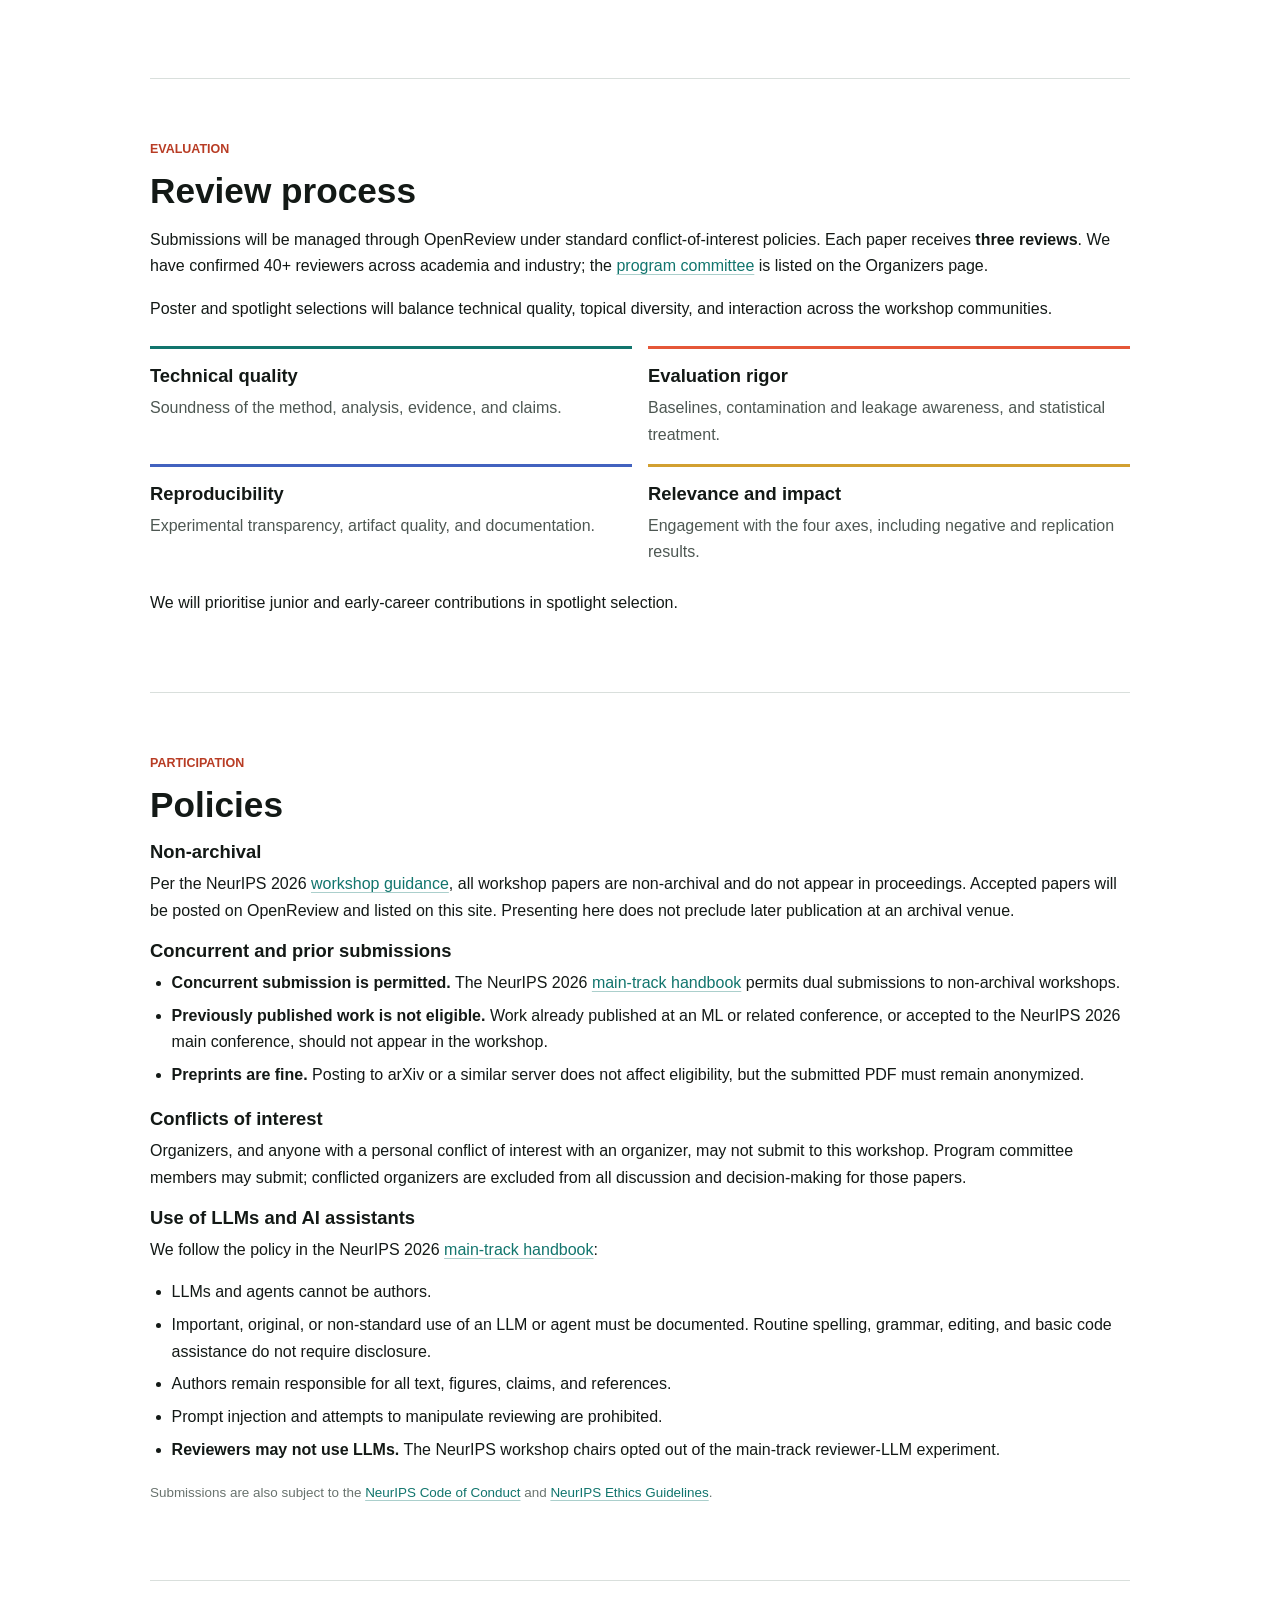
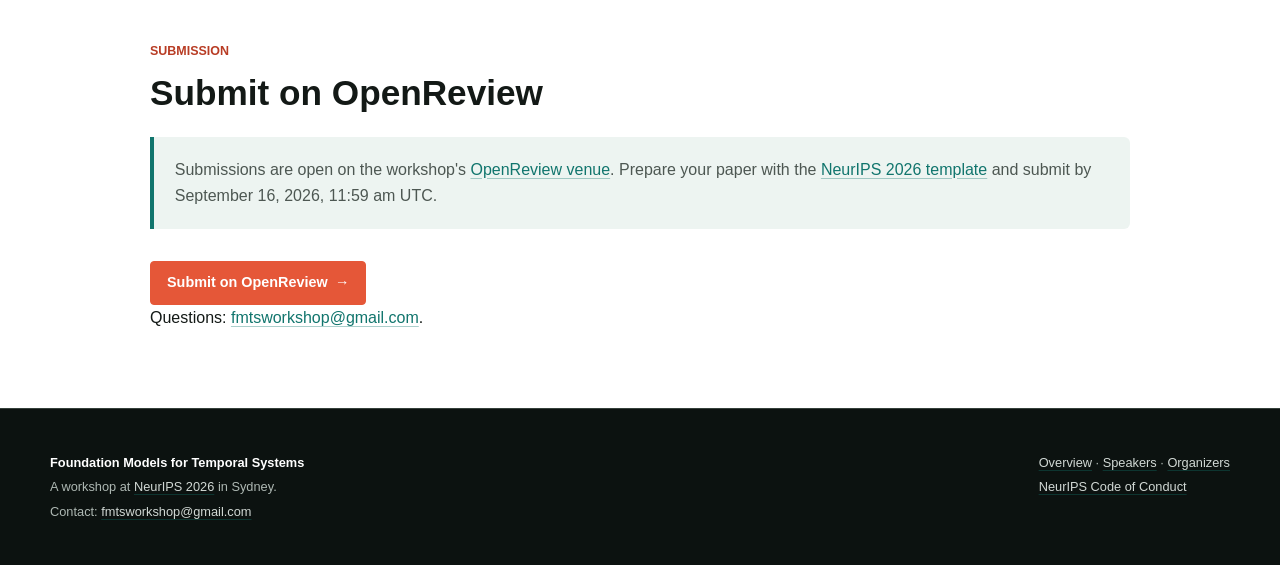
==== commit 4bbf3cad: "Add William Gilpin as ninth speaker; move deadline to September 16 Adds William Gilpin (Assistant Pr" ====
--- a/cfp.html
+++ b/cfp.html
@@ -4,12 +4,12 @@
   <meta charset="utf-8">
   <meta name="viewport" content="width=device-width, initial-scale=1">
   <title>Call for Papers | FMTS @ NeurIPS 2026</title>
-  <meta name="description" content="Call for Papers for the NeurIPS 2026 workshop on Foundation Models for Temporal Systems. Submissions are due August 30, 2026, 11:59 UTC.">
+  <meta name="description" content="Call for Papers for the NeurIPS 2026 workshop on Foundation Models for Temporal Systems. Submissions are due September 16, 2026, 11:59 UTC.">
   <link rel="icon" href="assets/img/favicon.svg" type="image/svg+xml">
   <link rel="stylesheet" href="assets/css/site.css">
   <meta property="og:type" content="website">
   <meta property="og:title" content="Call for Papers | Foundation Models for Temporal Systems">
-  <meta property="og:description" content="Non-archival, double-blind submissions due August 30, 2026, 11:59 UTC.">
+  <meta property="og:description" content="Non-archival, double-blind submissions due September 16, 2026, 11:59 UTC.">
 </head>
 <body data-page="cfp">
   <a class="skip-link" href="#main-content">Skip to main content</a>
@@ -50,7 +50,7 @@
     <dl class="cfp-summary" aria-label="Submission summary">
       <div>
         <dt>Deadline</dt>
-        <dd>August 30, 2026<br><span class="note">11:59 pm UTC</span></dd>
+        <dd>September 16, 2026<br><span class="note">11:59 am UTC</span></dd>
       </div>
       <div>
         <dt>Submission</dt>
@@ -68,7 +68,7 @@
       <ul class="date-list">
         <li>
           <span class="date-label">Submission deadline</span>
-          <span class="date-value">August 30, 2026<span class="date-note">11:59 pm UTC (Aug 29 AoE)</span></span>
+          <span class="date-value">September 16, 2026<span class="date-note">11:59 am UTC (Sep 15 AoE)</span></span>
         </li>
         <li>
           <span class="date-label">Author notification</span>
@@ -201,7 +201,7 @@
       <p class="section-kicker">Submission</p>
       <h2>Submit on OpenReview</h2>
       <div class="callout">
-        <p>Submissions are open on the workshop's <a href="https://openreview.net/group?id=NeurIPS.cc/2026/Workshop/FMTS">OpenReview venue</a>. Prepare your paper with the <a href="https://media.neurips.cc/Conferences/NeurIPS2026/Formatting_Instructions_For_NeurIPS_2026.zip">NeurIPS 2026 template</a> and submit by August 30, 2026, 11:59 pm UTC.</p>
+        <p>Submissions are open on the workshop's <a href="https://openreview.net/group?id=NeurIPS.cc/2026/Workshop/FMTS">OpenReview venue</a>. Prepare your paper with the <a href="https://media.neurips.cc/Conferences/NeurIPS2026/Formatting_Instructions_For_NeurIPS_2026.zip">NeurIPS 2026 template</a> and submit by September 16, 2026, 11:59 am UTC.</p>
       </div>
       <div class="btn-row">
         <a class="btn" href="https://openreview.net/group?id=NeurIPS.cc/2026/Workshop/FMTS">Submit on OpenReview <span aria-hidden="true">→</span></a>
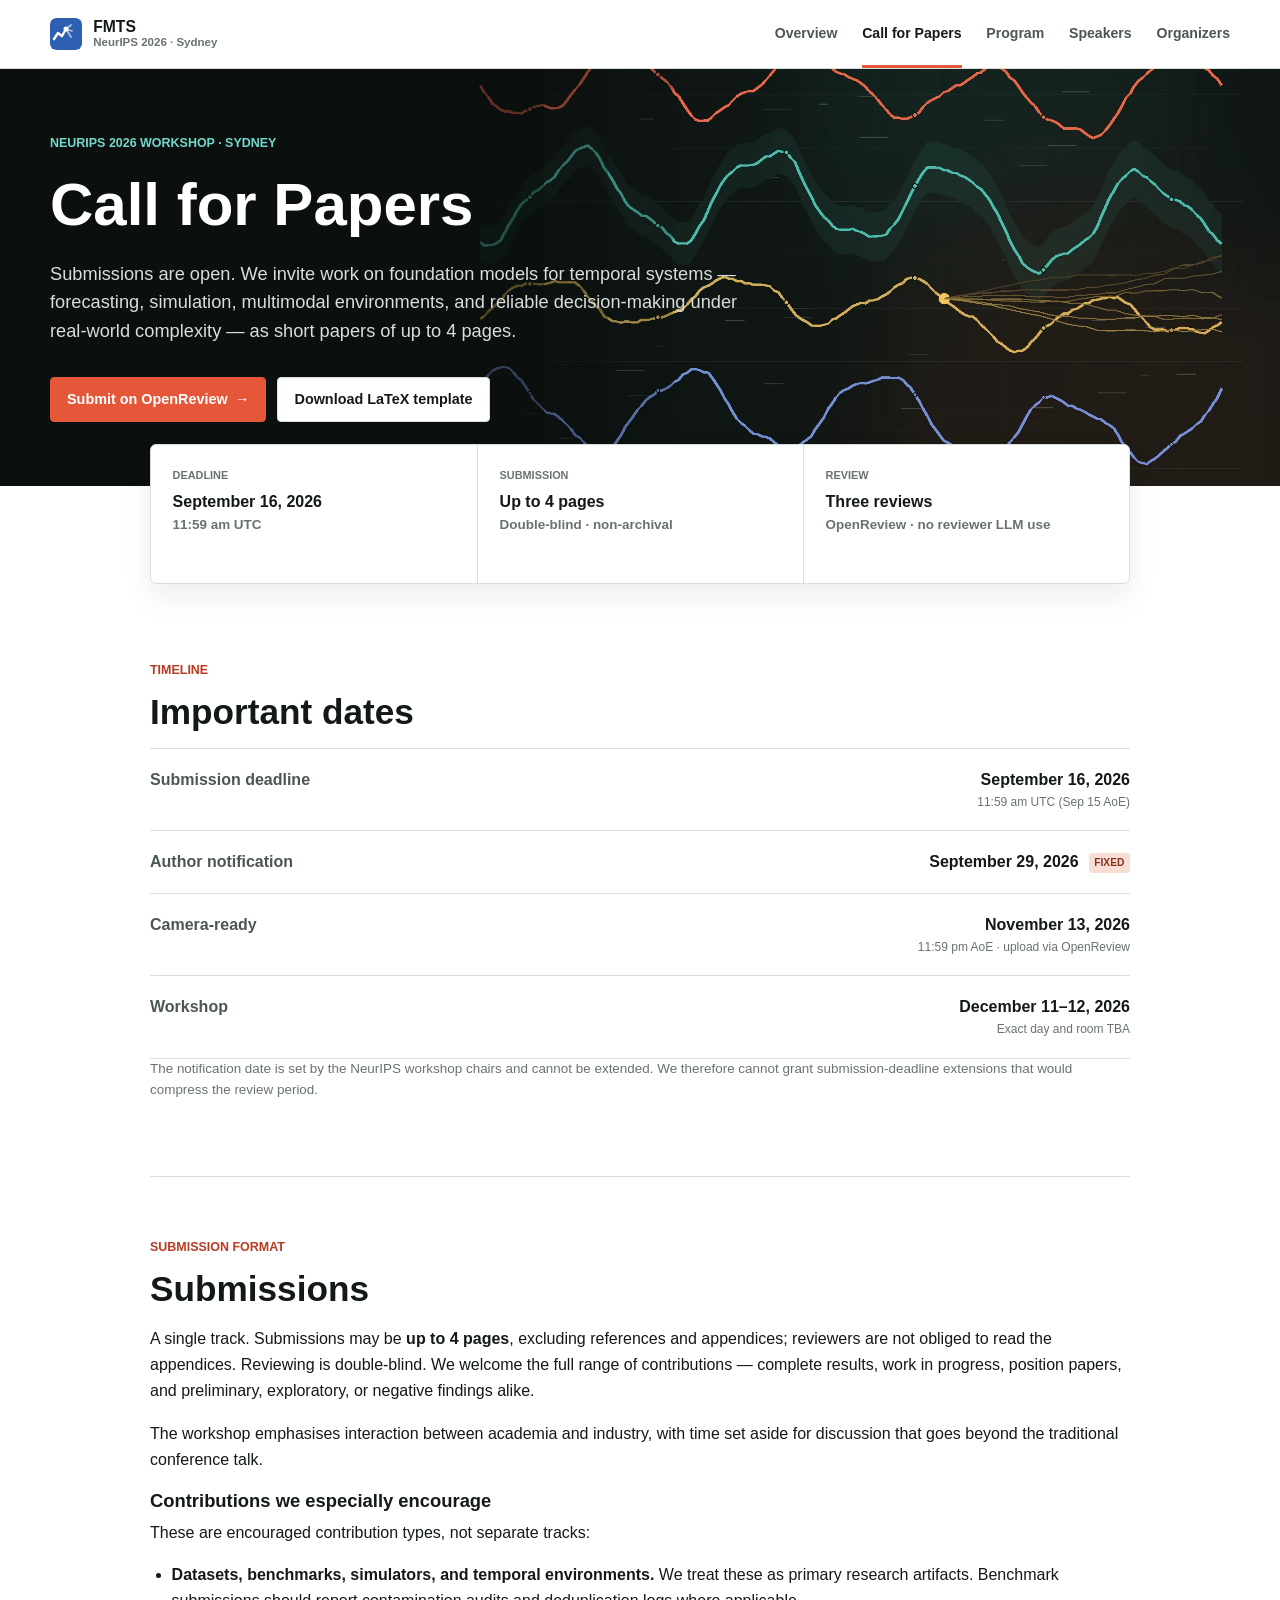
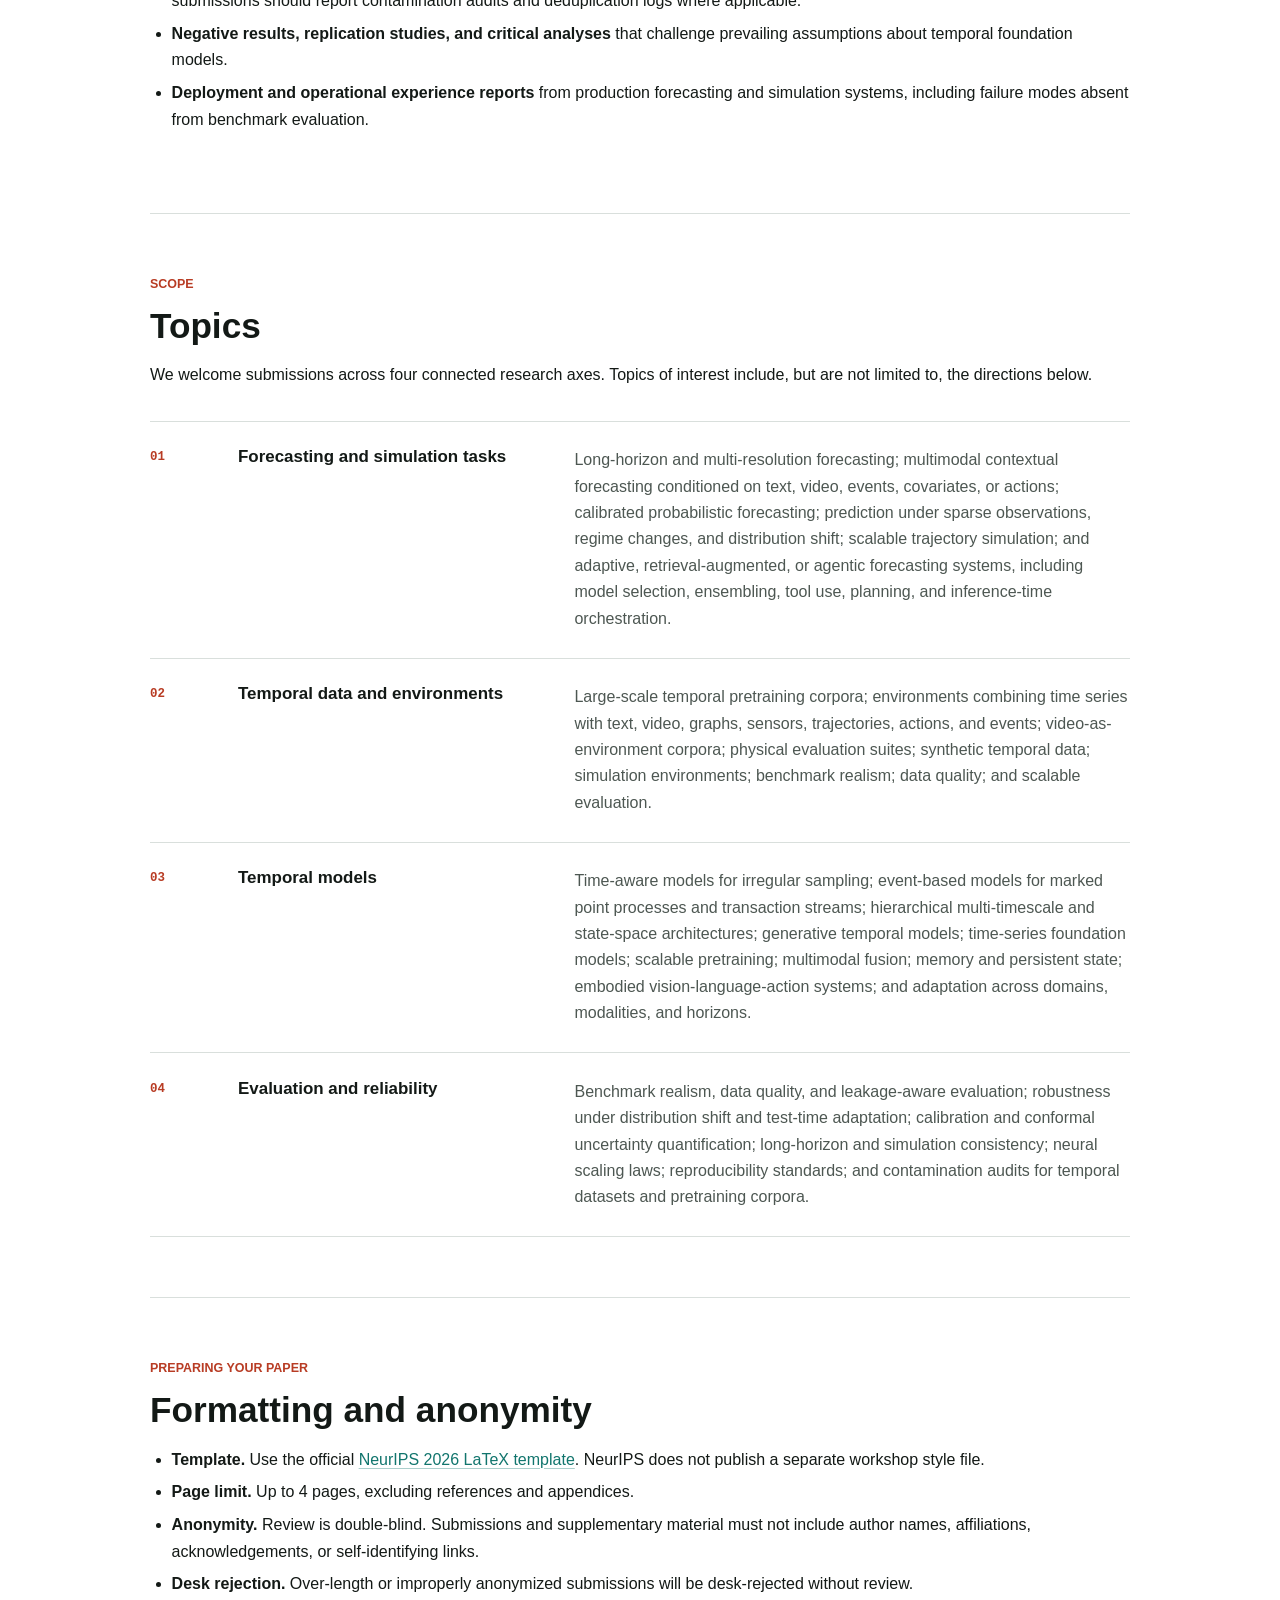
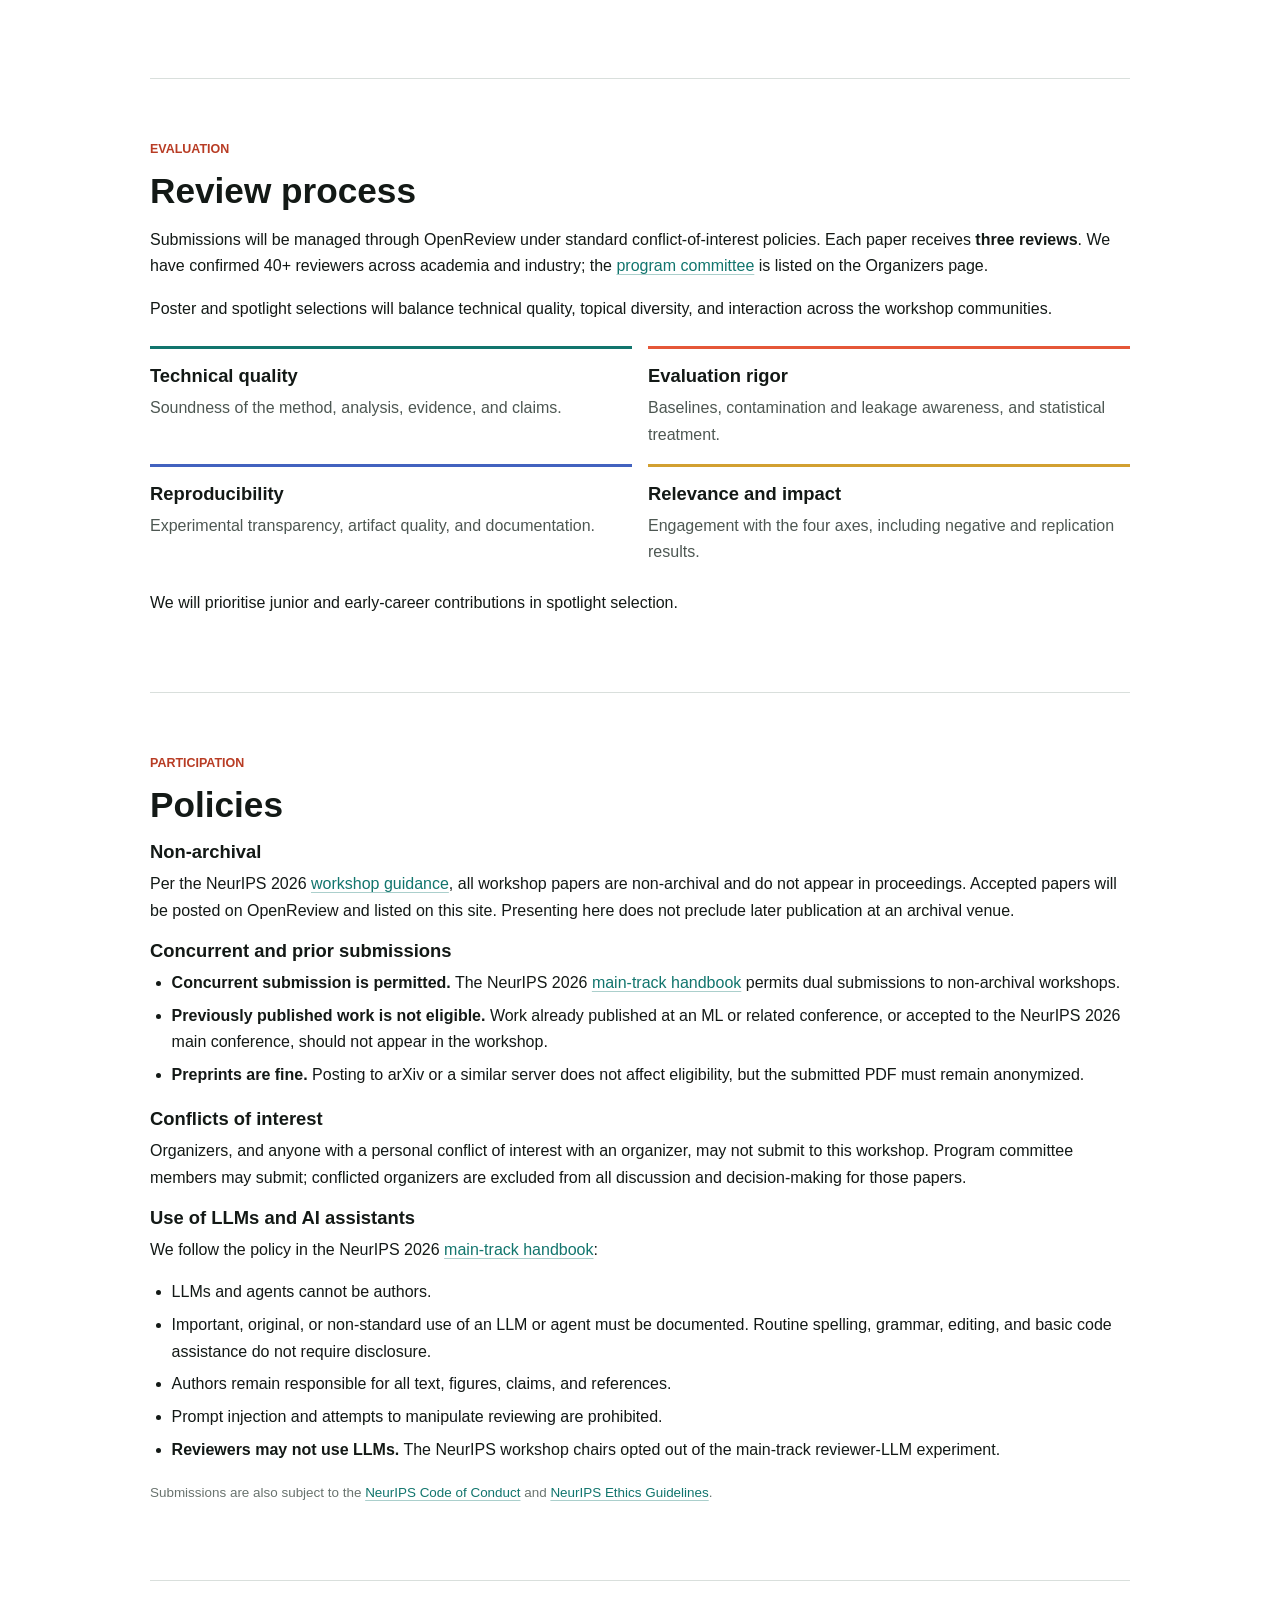
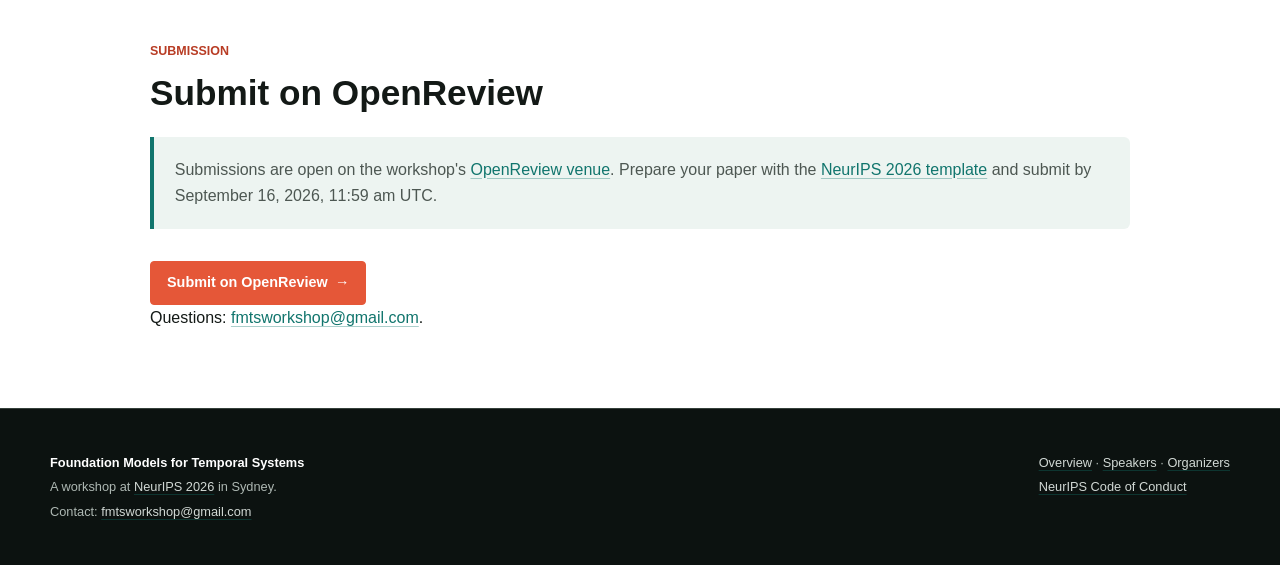
==== commit 8761f4c9: "Set camera-ready deadline to November   13, 2026 (AoE) via OpenReview" ====
--- a/cfp.html
+++ b/cfp.html
@@ -76,7 +76,7 @@
         </li>
         <li>
           <span class="date-label">Camera-ready</span>
-          <span class="date-value">November 6, 2026<span class="date-note">Tentative</span></span>
+          <span class="date-value">November 13, 2026<span class="date-note">11:59 pm AoE · upload via OpenReview</span></span>
         </li>
         <li>
           <span class="date-label">Workshop</span>
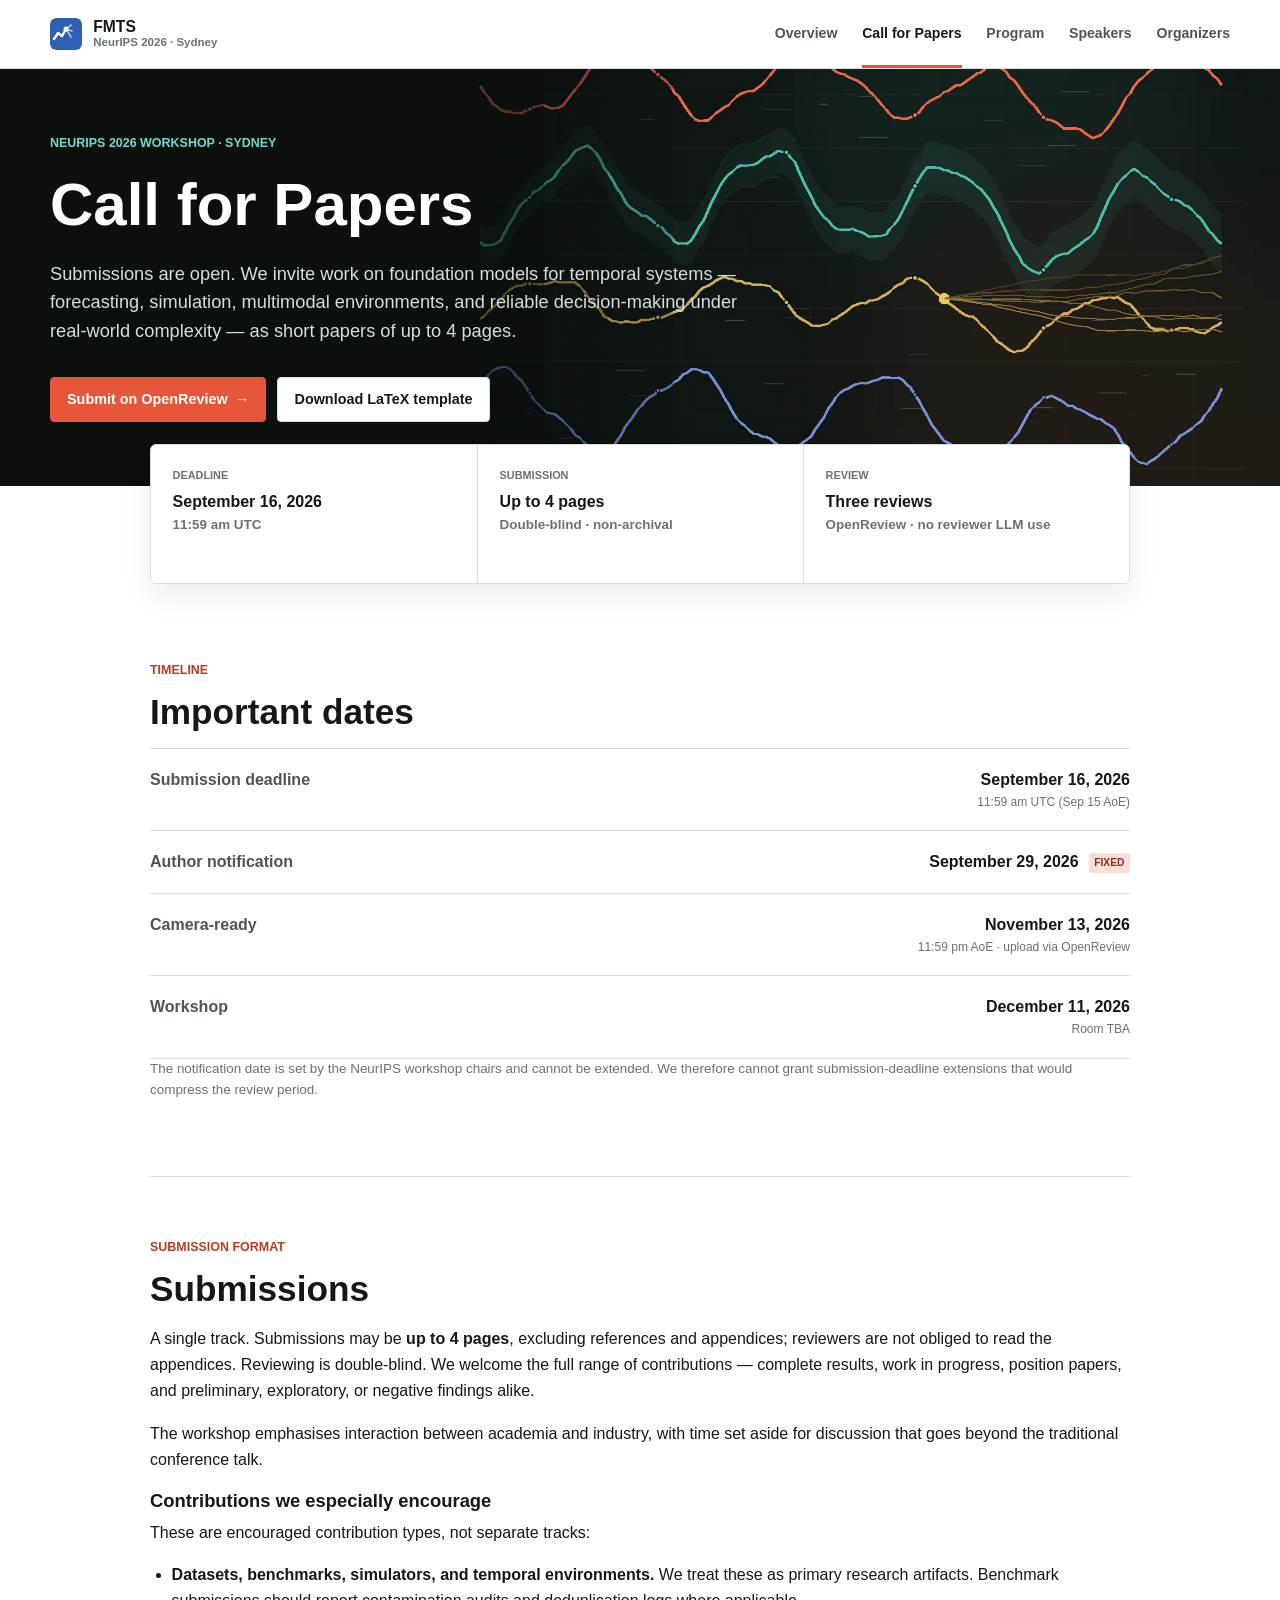
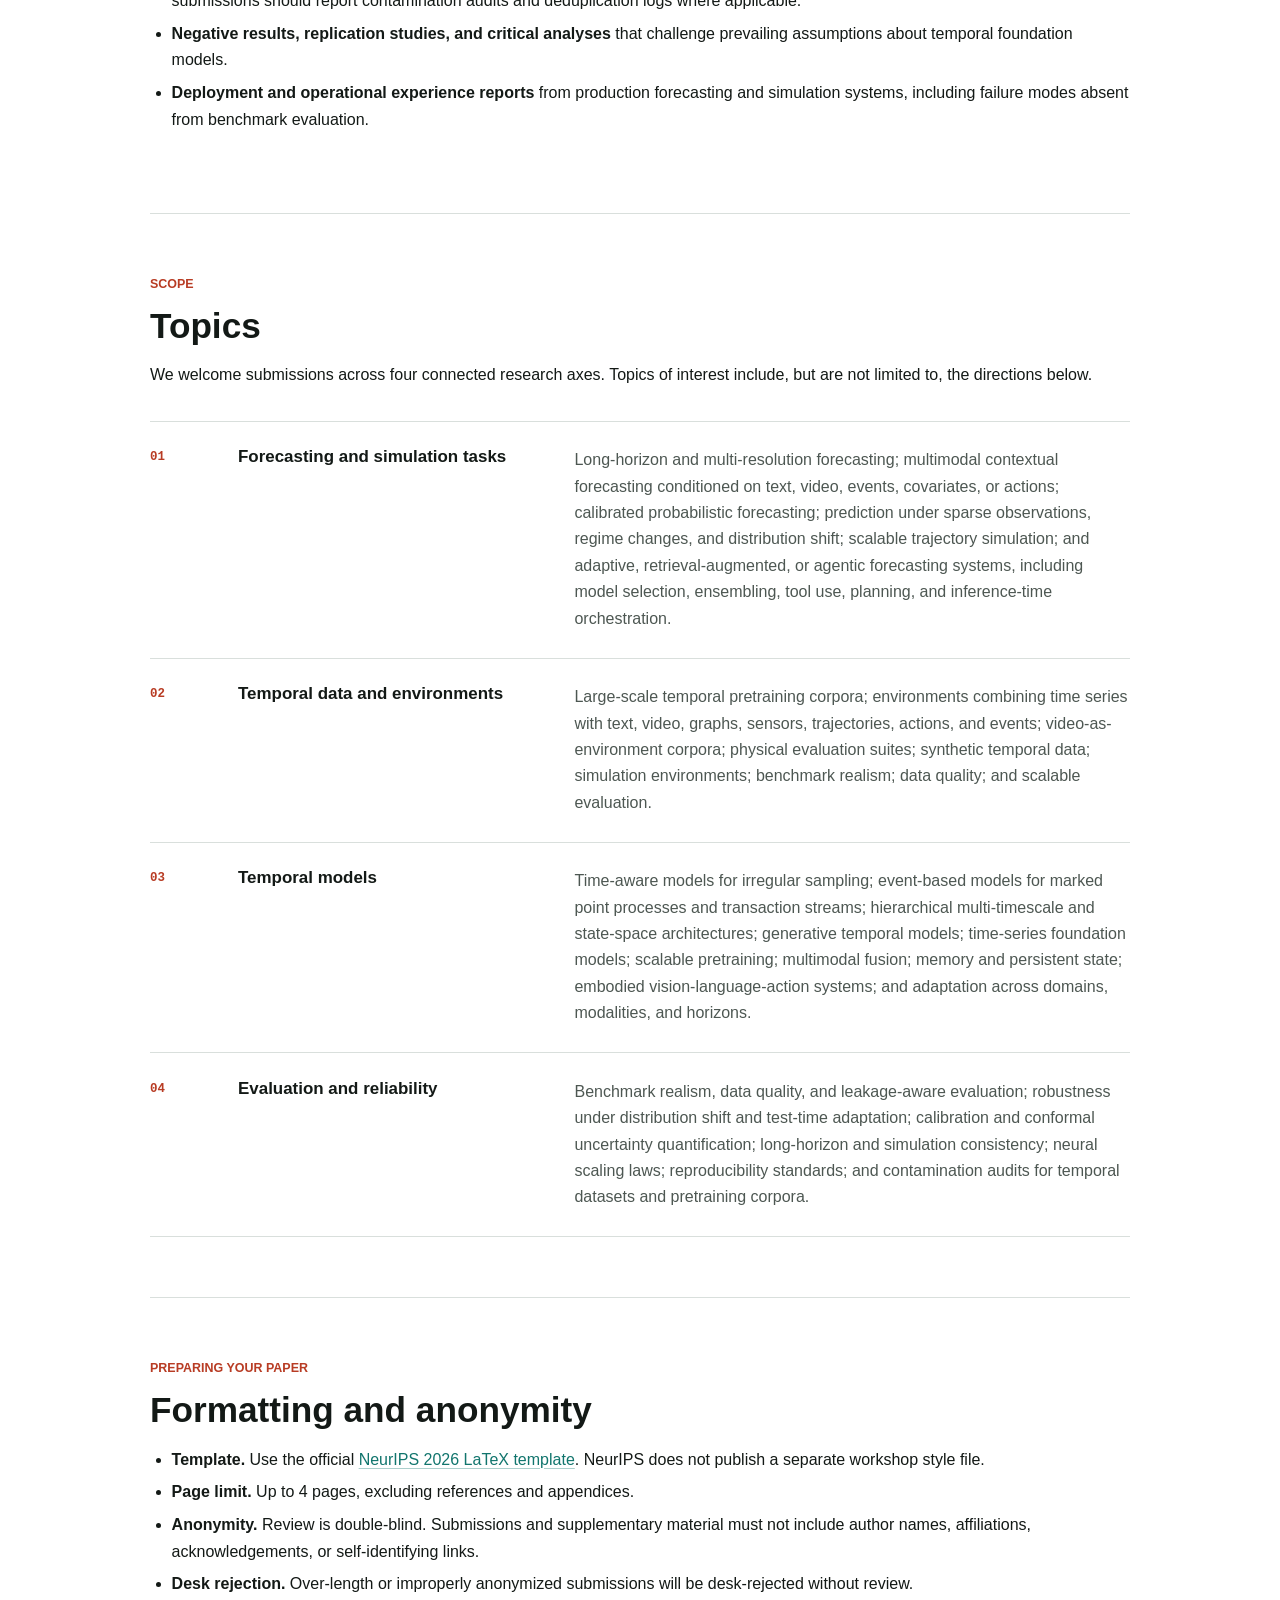
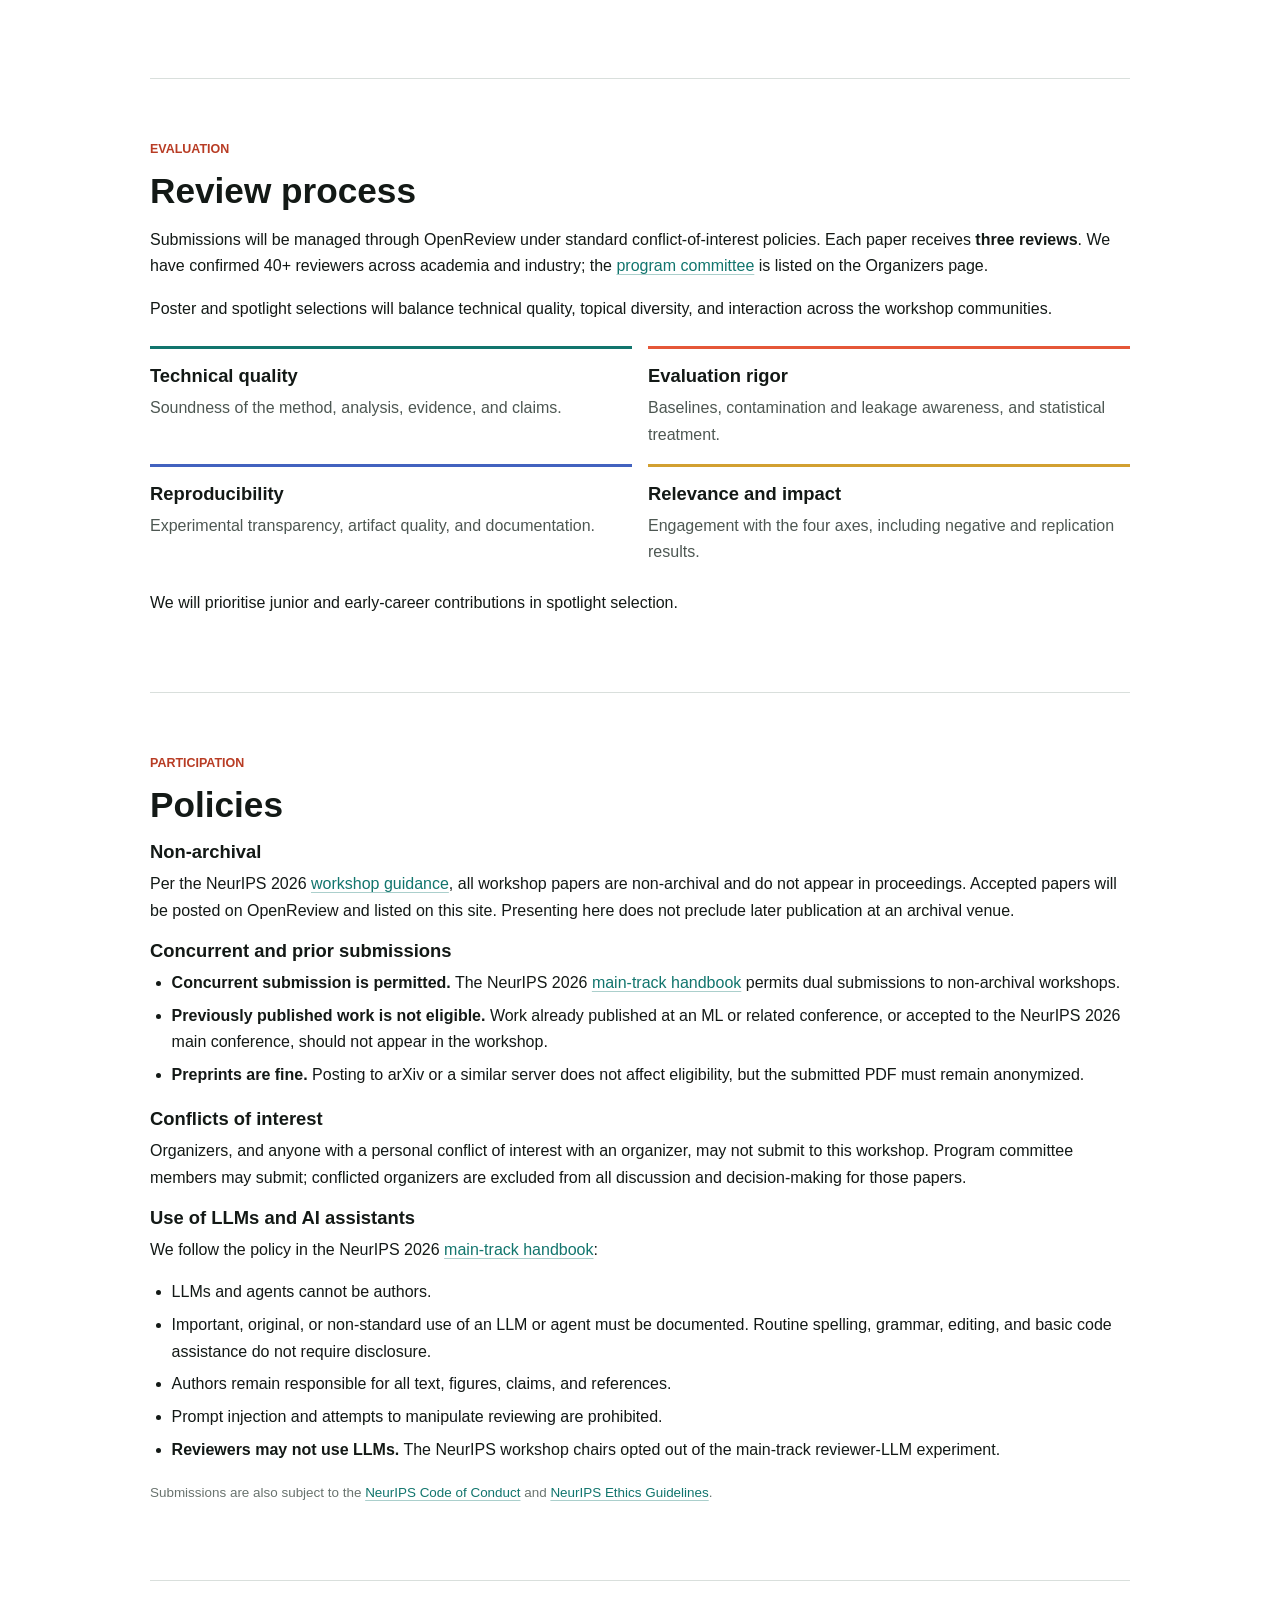
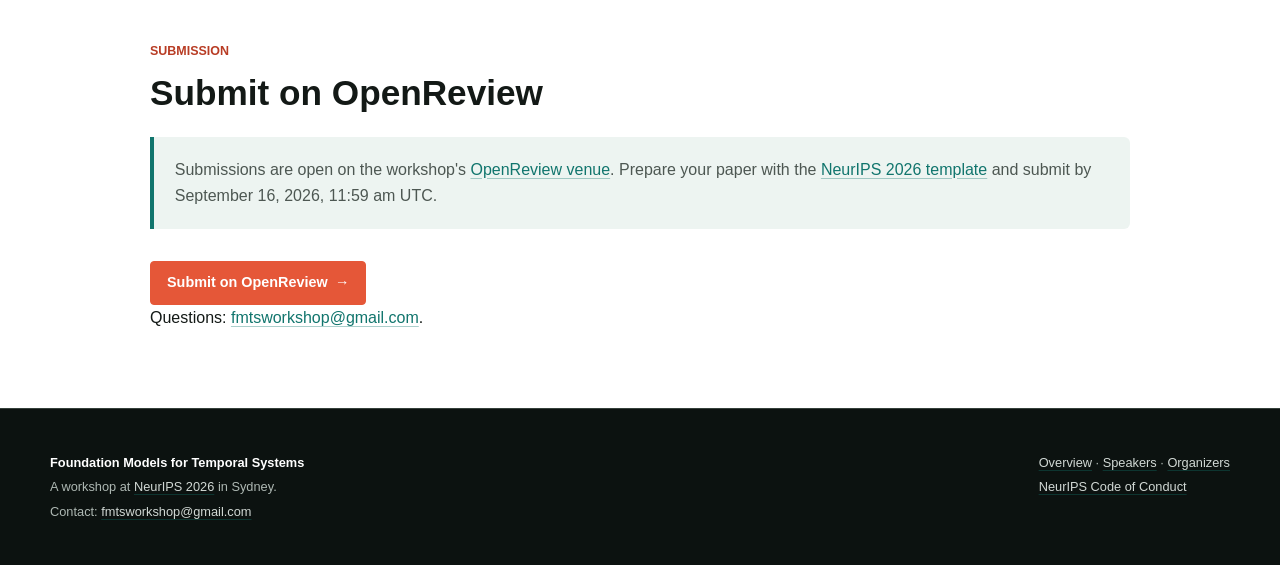
==== commit 0d8c5867: "Set workshop date to December 11, 2026 (room TBA) Co-Authored-By: Claude Opus 5.5 <noreply@anthropic" ====
--- a/cfp.html
+++ b/cfp.html
@@ -80,7 +80,7 @@
         </li>
         <li>
           <span class="date-label">Workshop</span>
-          <span class="date-value">December 11–12, 2026<span class="date-note">Exact day and room TBA</span></span>
+          <span class="date-value">December 11, 2026<span class="date-note">Room TBA</span></span>
         </li>
       </ul>
       <p class="note">The notification date is set by the NeurIPS workshop chairs and cannot be extended. We therefore cannot grant submission-deadline extensions that would compress the review period.</p>
